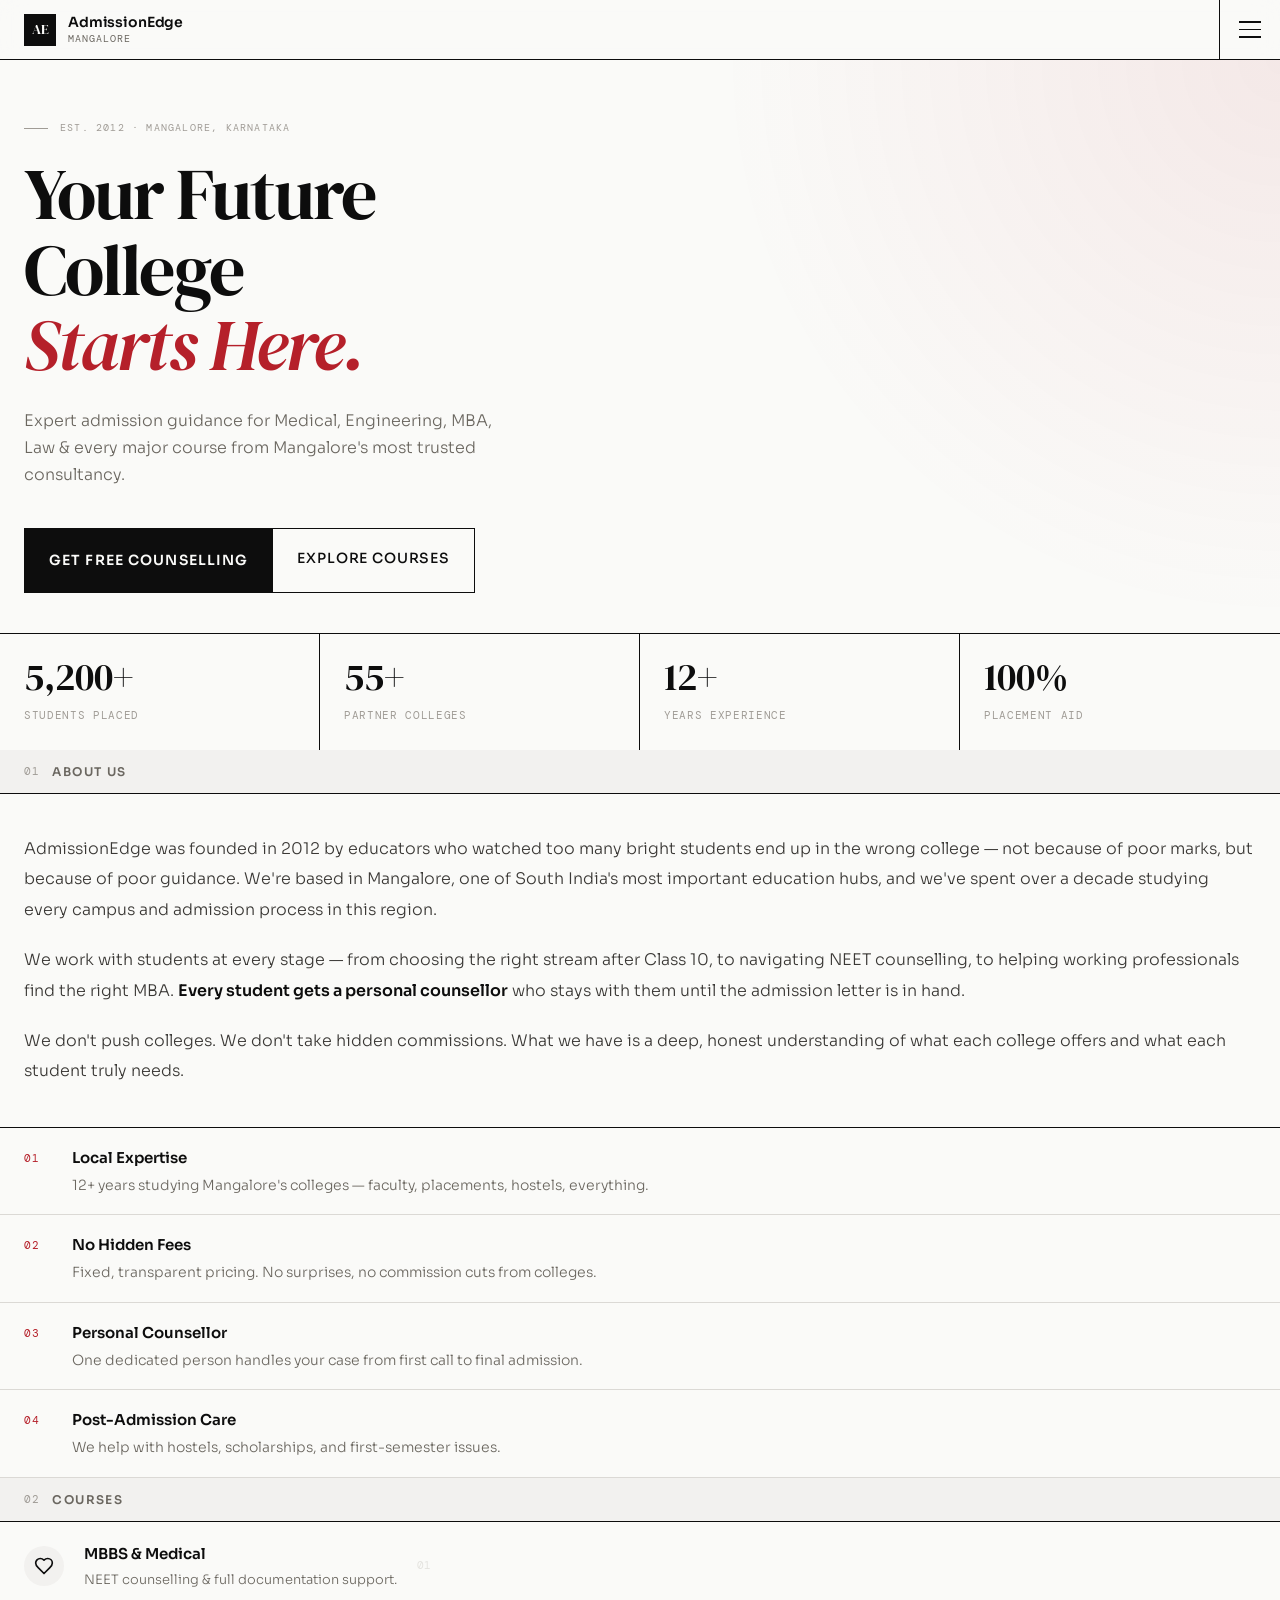
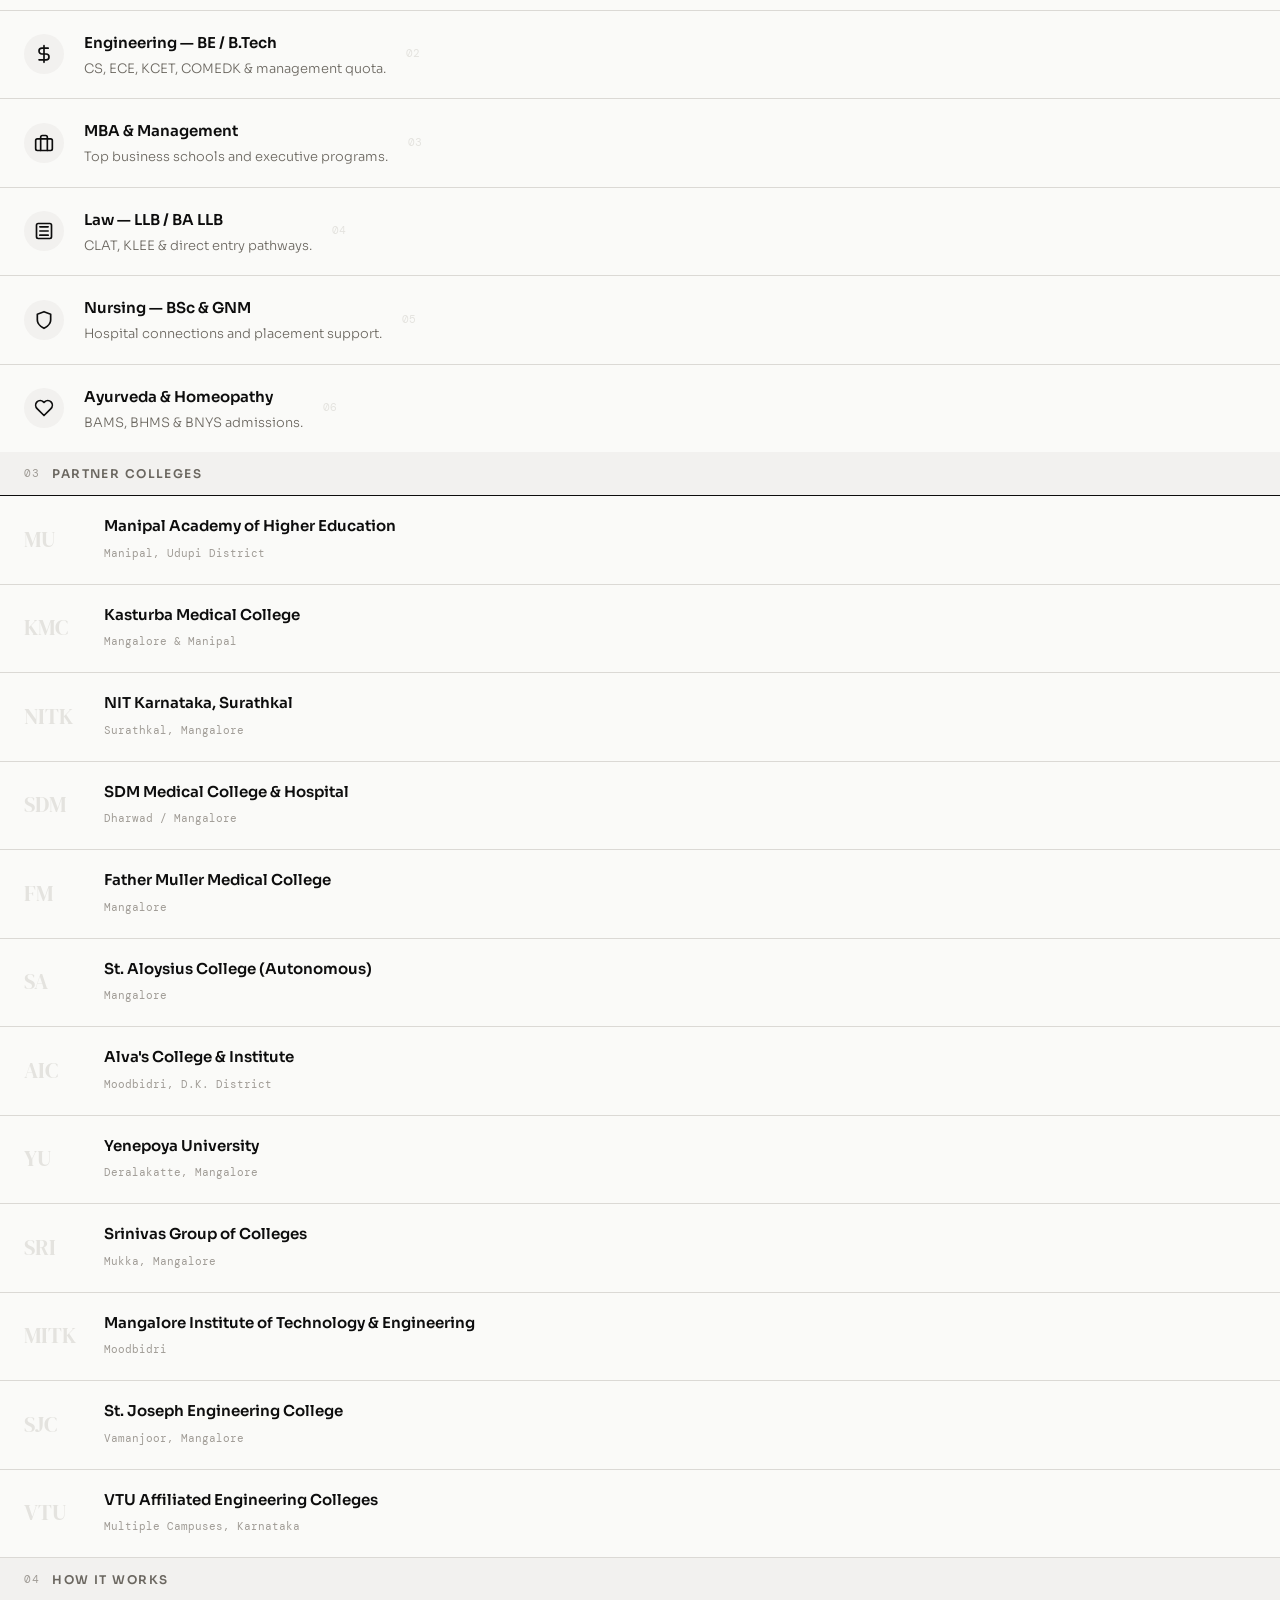
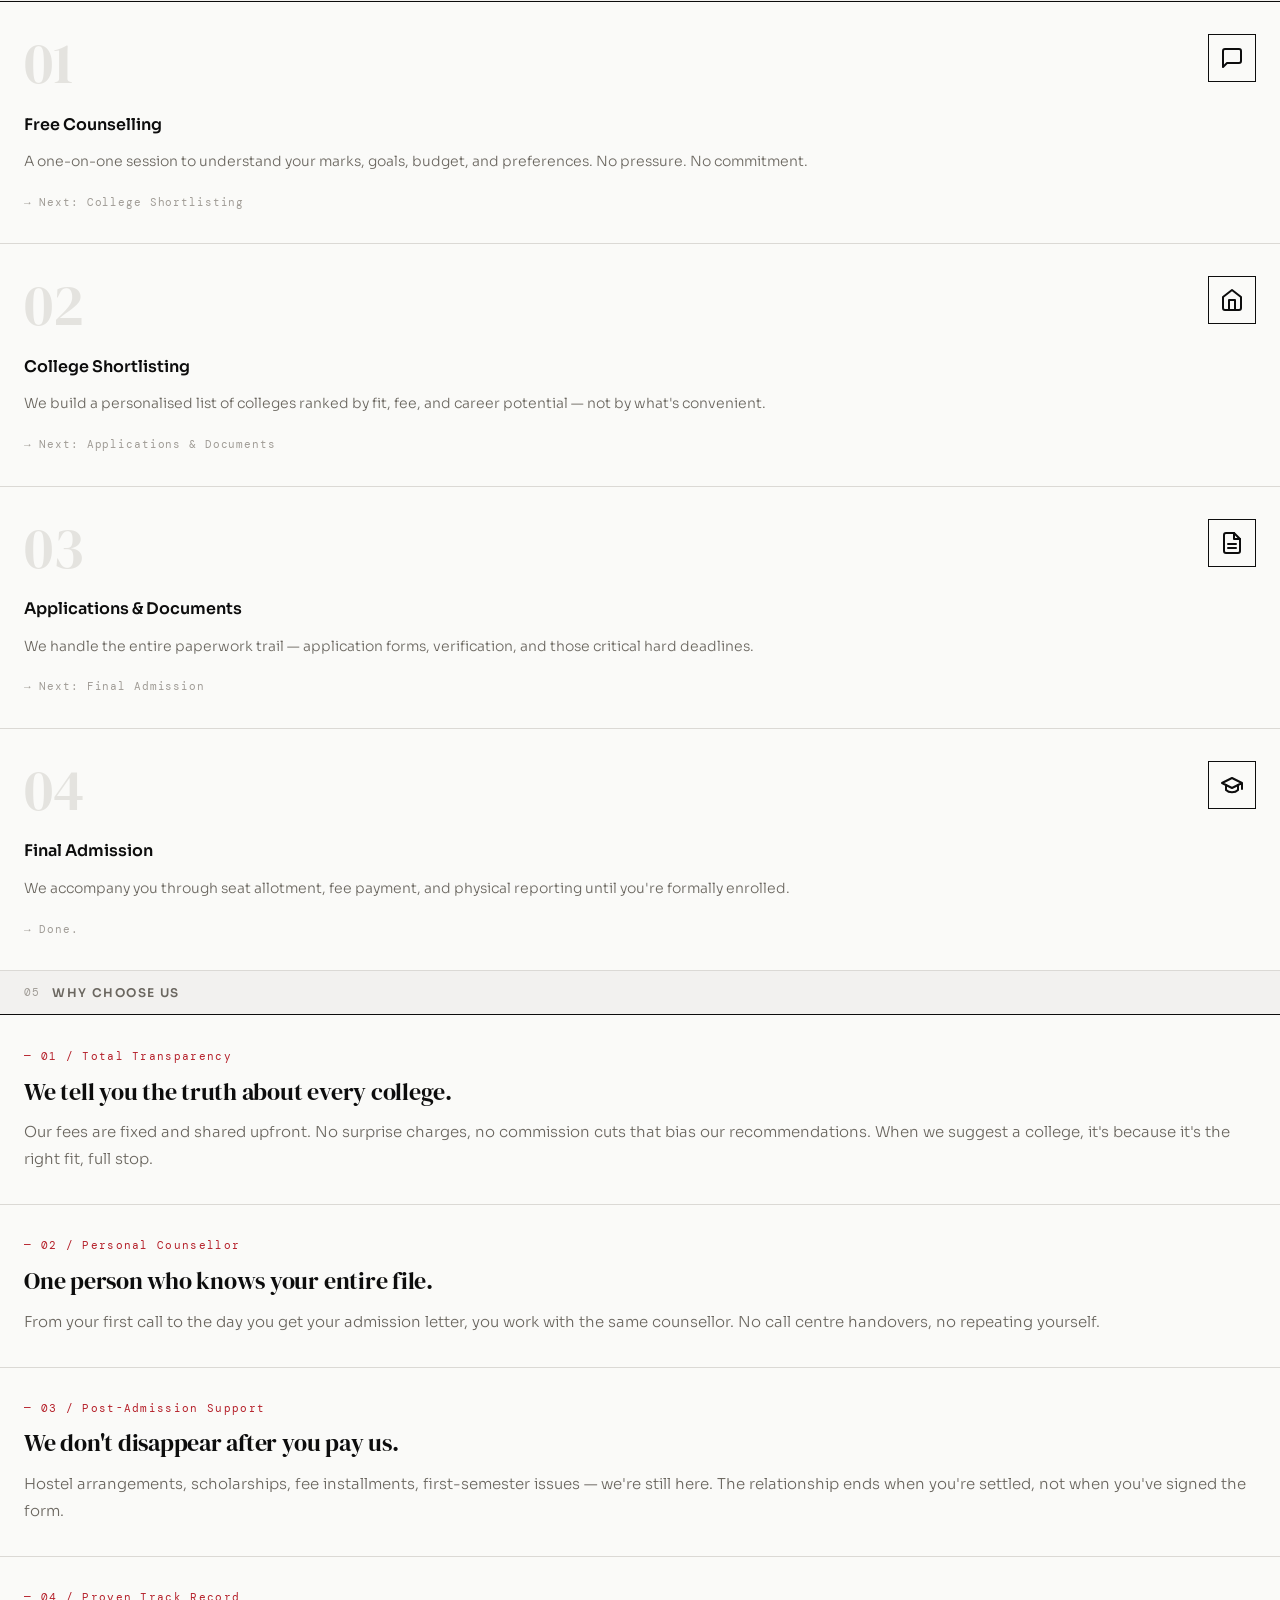
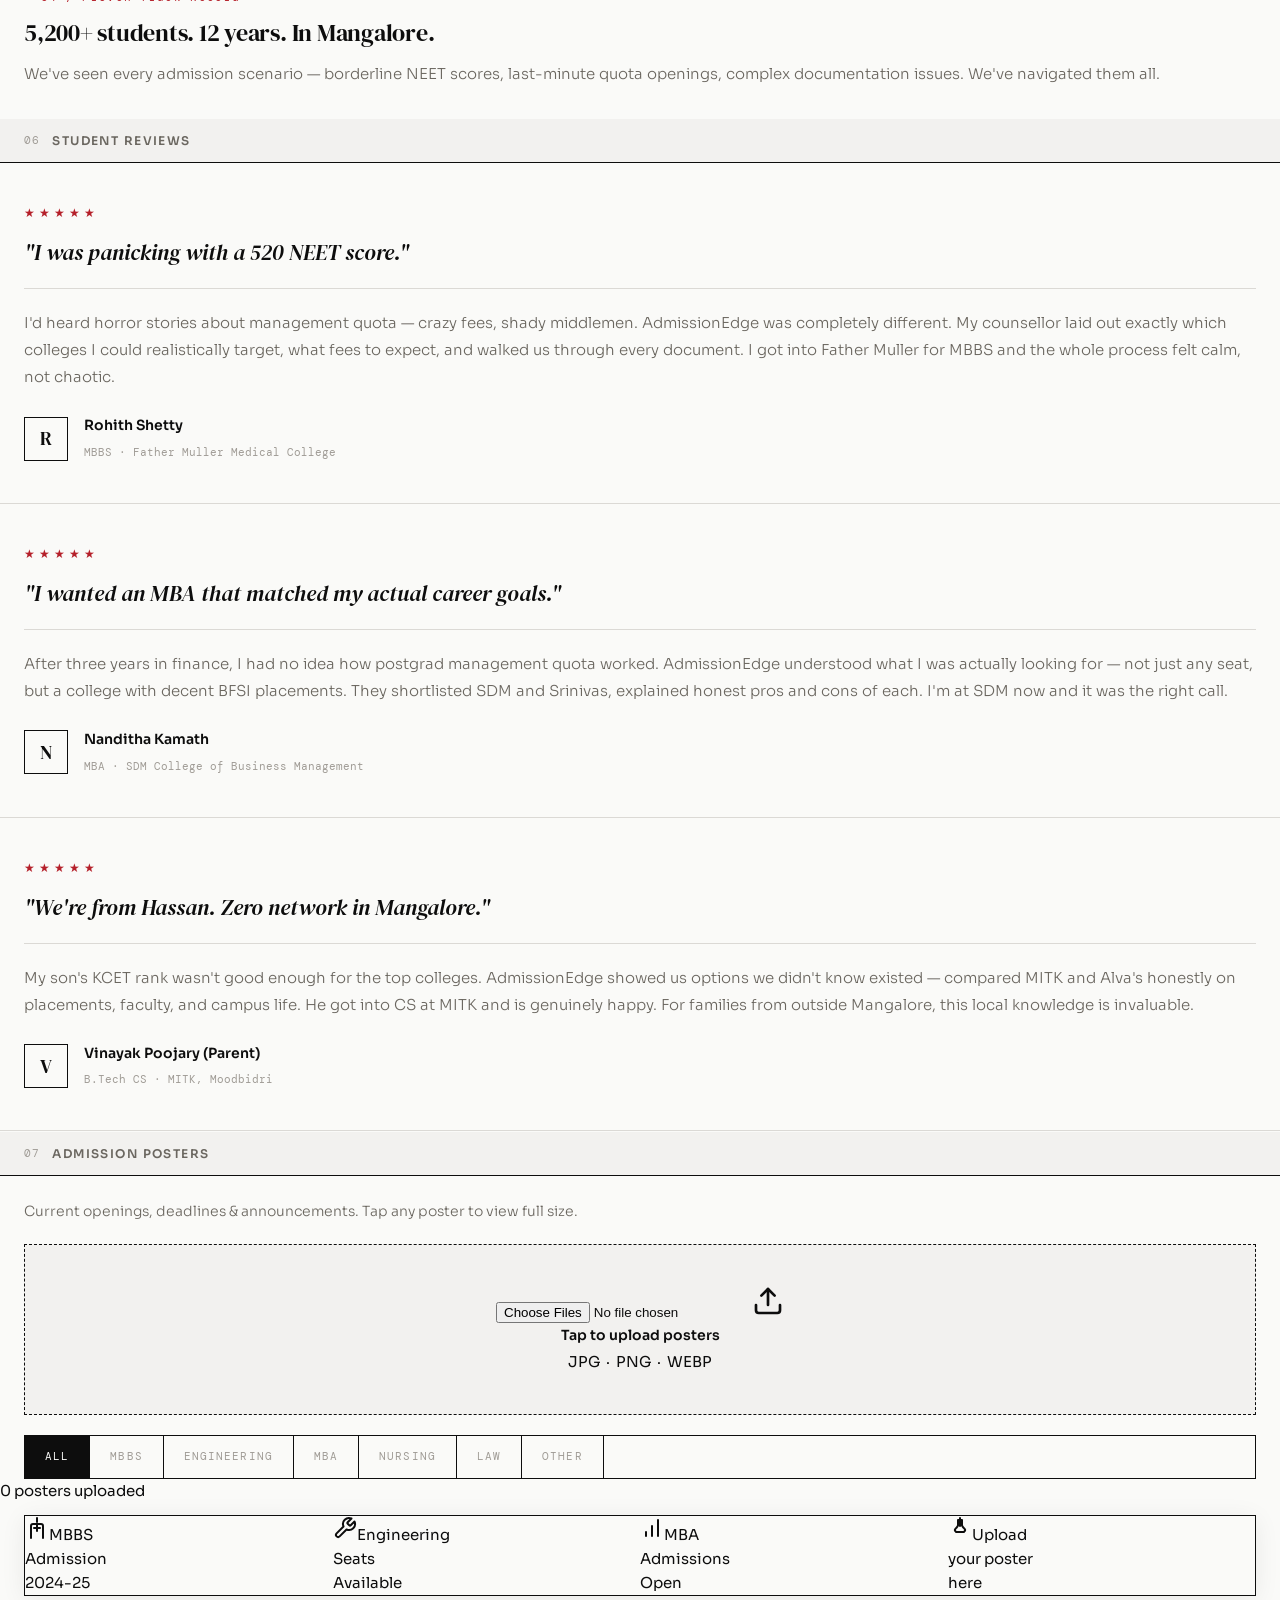
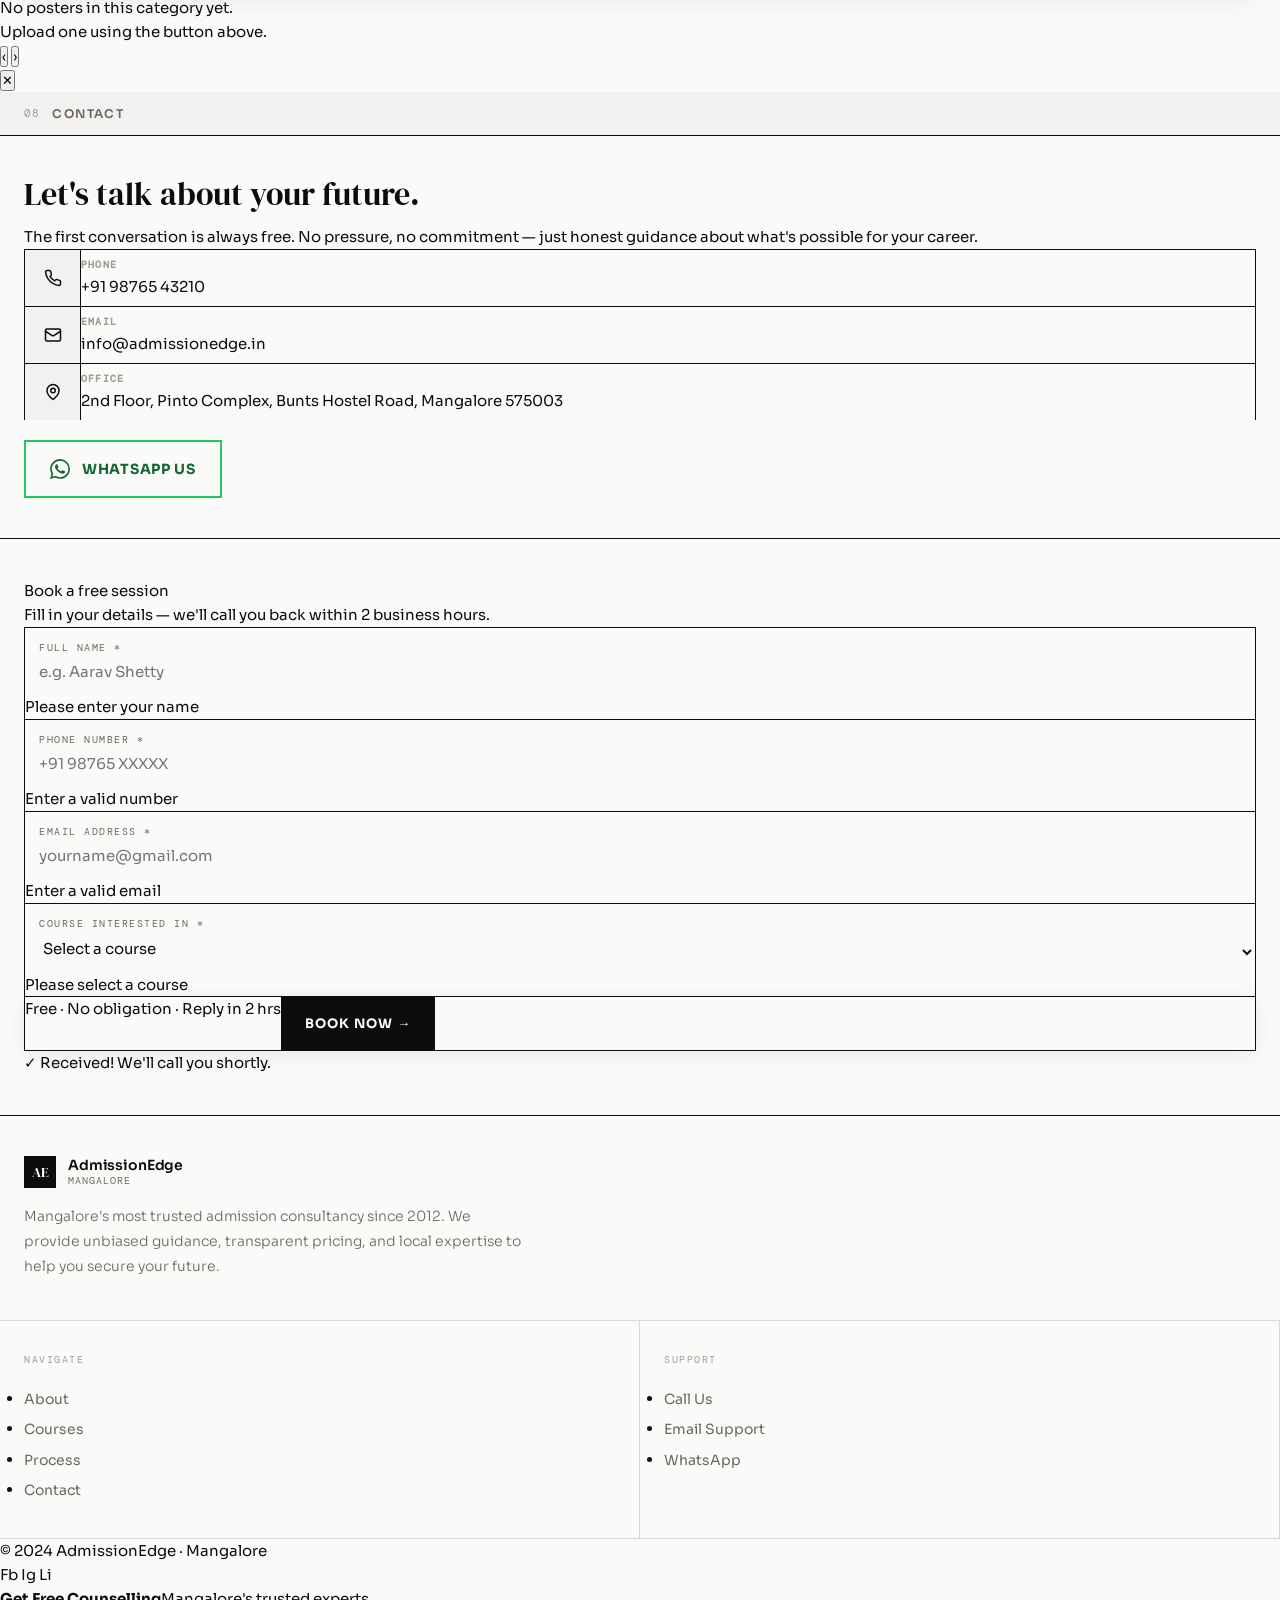
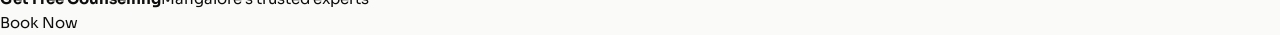
==== edge.html @ 87fbc8a8 "Accessibility: Add ARIA labels and roles to interactive elements" ====
<!DOCTYPE html>
<html lang="en">

<head>
  <meta charset="UTF-8">
  <meta name="viewport" content="width=device-width, initial-scale=1.0, maximum-scale=1.0">
  <title>AdmissionEdge Mangalore | Expert College Admission Guidance</title>
  <meta name="description"
    content="Mangalore's most trusted admission consultancy since 2012. Specializing in MBBS, Engineering, MBA, and Law admissions with transparent guidance.">
  <link
    href="https://fonts.googleapis.com/css2?family=DM+Serif+Display:ital@0;1&family=DM+Mono:wght@400;500&family=Sora:wght@300;400;500;600&display=swap"
    rel="stylesheet">
  <link rel="stylesheet" href="styles.css">
</head>

<body>

  <!-- NAV -->
  <nav id="nav">
    <div class="nav-brand">
      <div class="nav-mark">AE</div>
      <div class="nav-name">AdmissionEdge <small>Mangalore</small></div>
    </div>
    <div class="ham" id="hamBtn" aria-label="Toggle menu" aria-expanded="false">
      <span></span><span></span><span></span>
    </div>
  </nav>

  <!-- DRAWER -->
  <div class="drawer" id="drawer">
    <div class="drawer-links">
      <a href="#about" onclick="closeD()">About Us <span class="arr">→</span></a>
      <a href="#courses" onclick="closeD()">Courses <span class="arr">→</span></a>
      <a href="#colleges" onclick="closeD()">Colleges <span class="arr">→</span></a>
      <a href="#process" onclick="closeD()">How It Works <span class="arr">→</span></a>
      <a href="#why" onclick="closeD()">Why Choose Us <span class="arr">→</span></a>
      <a href="#testimonials" onclick="closeD()">Reviews <span class="arr">→</span></a>
      <a href="#gallery" onclick="closeD()">Admission Posters <span class="arr">→</span></a>
    </div>
    <a href="#contact" class="drawer-cta" onclick="closeD()">Book Free Counselling</a>
  </div>

  <!-- HERO -->
  <section id="hero">
    <div class="hero-top rv">
      <div class="hero-eye">Est. 2012 · Mangalore, Karnataka</div>
      <h1 class="hero-h1">Your Future<br>College<br><em>Starts Here.</em></h1>
      <p class="hero-sub">Expert admission guidance for Medical, Engineering, MBA, Law &amp; every major course from
        Mangalore's most trusted consultancy.</p>
      <div class="hero-btns">
        <a href="#contact" class="btn-fill">Get Free Counselling</a>
        <a href="#courses" class="btn-outline">Explore Courses</a>
      </div>
    </div>
    <div class="stats-row rv">
      <div class="stat-box"><span class="stat-n">5,200+</span><span class="stat-l">Students Placed</span></div>
      <div class="stat-box"><span class="stat-n">55+</span><span class="stat-l">Partner Colleges</span></div>
      <div class="stat-box"><span class="stat-n">12+</span><span class="stat-l">Years Experience</span></div>
      <div class="stat-box"><span class="stat-n">100%</span><span class="stat-l">Placement Aid</span></div>
    </div>
  </section>

  <!-- ABOUT -->
  <section id="about">
    <div class="sec-label rv"><span class="sec-num">01</span><span class="sec-name">About Us</span></div>
    <div class="about-body rv">
      <p>AdmissionEdge was founded in 2012 by educators who watched too many bright students end up in the wrong college
        — not because of poor marks, but because of poor guidance. We're based in Mangalore, one of South India's most
        important education hubs, and we've spent over a decade studying every campus and admission process in this
        region.</p>
      <p>We work with students at every stage — from choosing the right stream after Class 10, to navigating NEET
        counselling, to helping working professionals find the right MBA. <strong>Every student gets a personal
          counsellor</strong> who stays with them until the admission letter is in hand.</p>
      <p>We don't push colleges. We don't take hidden commissions. What we have is a deep, honest understanding of what
        each college offers and what each student truly needs.</p>
    </div>
    <div class="pillars-list rv">
      <div class="pillar-row"><span class="p-num">01</span>
        <div class="p-content">
          <h4>Local Expertise</h4>
          <p>12+ years studying Mangalore's colleges — faculty, placements, hostels, everything.</p>
        </div>
      </div>
      <div class="pillar-row"><span class="p-num">02</span>
        <div class="p-content">
          <h4>No Hidden Fees</h4>
          <p>Fixed, transparent pricing. No surprises, no commission cuts from colleges.</p>
        </div>
      </div>
      <div class="pillar-row"><span class="p-num">03</span>
        <div class="p-content">
          <h4>Personal Counsellor</h4>
          <p>One dedicated person handles your case from first call to final admission.</p>
        </div>
      </div>
      <div class="pillar-row"><span class="p-num">04</span>
        <div class="p-content">
          <h4>Post-Admission Care</h4>
          <p>We help with hostels, scholarships, and first-semester issues.</p>
        </div>
      </div>
    </div>
  </section>

  <!-- COURSES -->
  <section id="courses">
    <div class="sec-label rv"><span class="sec-num">02</span><span class="sec-name">Courses</span></div>
    <div class="rv">
      <div class="course-row">
        <div class="c-icon"><svg width="20" height="20" viewBox="0 0 24 24" fill="none" stroke="currentColor"
            stroke-width="2" stroke-linecap="round" stroke-linejoin="round">
            <path
              d="M19 14c1.49-1.46 3-3.21 3-5.5A5.5 5.5 0 0 0 16.5 3c-1.76 0-3 .5-4.5 2-1.5-1.5-2.74-2-4.5-2A5.5 5.5 0 0 0 2 8.5c0 2.3 1.5 4.05 3 5.5l7 7Z" />
          </svg></div>
        <div class="c-body">
          <h3>MBBS &amp; Medical</h3>
          <p>NEET counselling &amp; full documentation support.</p>
        </div><span class="c-num">01</span>
      </div>
      <div class="course-row">
        <div class="c-icon"><svg width="20" height="20" viewBox="0 0 24 24" fill="none" stroke="currentColor"
            stroke-width="2" stroke-linecap="round" stroke-linejoin="round">
            <path d="M12 2v20M17 5H9.5a3.5 3.5 0 0 0 0 7h5a3.5 3.5 0 0 1 0 7H6" />
          </svg></div>
        <div class="c-body">
          <h3>Engineering — BE / B.Tech</h3>
          <p>CS, ECE, KCET, COMEDK &amp; management quota.</p>
        </div><span class="c-num">02</span>
      </div>
      <div class="course-row">
        <div class="c-icon"><svg width="20" height="20" viewBox="0 0 24 24" fill="none" stroke="currentColor"
            stroke-width="2" stroke-linecap="round" stroke-linejoin="round">
            <rect width="20" height="14" x="2" y="7" rx="2" ry="2" />
            <path d="M16 21V5a2 2 0 0 0-2-2h-4a2 2 0 0 0-2 2v16" />
          </svg></div>
        <div class="c-body">
          <h3>MBA &amp; Management</h3>
          <p>Top business schools and executive programs.</p>
        </div><span class="c-num">03</span>
      </div>
      <div class="course-row">
        <div class="c-icon"><svg width="20" height="20" viewBox="0 0 24 24" fill="none" stroke="currentColor"
            stroke-width="2" stroke-linecap="round" stroke-linejoin="round">
            <rect width="18" height="18" x="3" y="3" rx="2" />
            <path d="M7 7h10M7 12h10M7 17h10" />
          </svg></div>
        <div class="c-body">
          <h3>Law — LLB / BA LLB</h3>
          <p>CLAT, KLEE &amp; direct entry pathways.</p>
        </div><span class="c-num">04</span>
      </div>
      <div class="course-row">
        <div class="c-icon"><svg width="20" height="20" viewBox="0 0 24 24" fill="none" stroke="currentColor"
            stroke-width="2" stroke-linecap="round" stroke-linejoin="round">
            <path d="M12 22s8-4 8-10V5l-8-3-8 3v7c0 6 8 10 8 10z" />
          </svg></div>
        <div class="c-body">
          <h3>Nursing — BSc &amp; GNM</h3>
          <p>Hospital connections and placement support.</p>
        </div><span class="c-num">05</span>
      </div>
      <div class="course-row">
        <div class="c-icon"><svg width="20" height="20" viewBox="0 0 24 24" fill="none" stroke="currentColor"
            stroke-width="2" stroke-linecap="round" stroke-linejoin="round">
            <path
              d="M20.42 4.58a5.4 5.4 0 0 0-7.65 0l-.77.78-.77-.78a5.4 5.4 0 0 0-7.65 0C1.46 6.7 1.33 10.28 4 13l8 8 8-8c2.67-2.72 2.54-6.3.42-8.42z" />
          </svg></div>
        <div class="c-body">
          <h3>Ayurveda &amp; Homeopathy</h3>
          <p>BAMS, BHMS &amp; BNYS admissions.</p>
        </div><span class="c-num">06</span>
      </div>
    </div>
  </section>

  <!-- COLLEGES -->
  <section id="colleges">
    <div class="sec-label rv"><span class="sec-num">03</span><span class="sec-name">Partner Colleges</span></div>
    <div class="rv">
      <div class="college-row">
        <div class="col-abbr">MU</div>
        <div class="col-info">
          <h4>Manipal Academy of Higher Education</h4><span>Manipal, Udupi District</span>
        </div>
      </div>
      <div class="college-row">
        <div class="col-abbr">KMC</div>
        <div class="col-info">
          <h4>Kasturba Medical College</h4><span>Mangalore &amp; Manipal</span>
        </div>
      </div>
      <div class="college-row">
        <div class="col-abbr">NITK</div>
        <div class="col-info">
          <h4>NIT Karnataka, Surathkal</h4><span>Surathkal, Mangalore</span>
        </div>
      </div>
      <div class="college-row">
        <div class="col-abbr">SDM</div>
        <div class="col-info">
          <h4>SDM Medical College &amp; Hospital</h4><span>Dharwad / Mangalore</span>
        </div>
      </div>
      <div class="college-row">
        <div class="col-abbr">FM</div>
        <div class="col-info">
          <h4>Father Muller Medical College</h4><span>Mangalore</span>
        </div>
      </div>
      <div class="college-row">
        <div class="col-abbr">SA</div>
        <div class="col-info">
          <h4>St. Aloysius College (Autonomous)</h4><span>Mangalore</span>
        </div>
      </div>
      <div class="college-row">
        <div class="col-abbr">AIC</div>
        <div class="col-info">
          <h4>Alva's College &amp; Institute</h4><span>Moodbidri, D.K. District</span>
        </div>
      </div>
      <div class="college-row">
        <div class="col-abbr">YU</div>
        <div class="col-info">
          <h4>Yenepoya University</h4><span>Deralakatte, Mangalore</span>
        </div>
      </div>
      <div class="college-row">
        <div class="col-abbr">SRI</div>
        <div class="col-info">
          <h4>Srinivas Group of Colleges</h4><span>Mukka, Mangalore</span>
        </div>
      </div>
      <div class="college-row">
        <div class="col-abbr">MITK</div>
        <div class="col-info">
          <h4>Mangalore Institute of Technology &amp; Engineering</h4><span>Moodbidri</span>
        </div>
      </div>
      <div class="college-row">
        <div class="col-abbr">SJC</div>
        <div class="col-info">
          <h4>St. Joseph Engineering College</h4><span>Vamanjoor, Mangalore</span>
        </div>
      </div>
      <div class="college-row">
        <div class="col-abbr">VTU</div>
        <div class="col-info">
          <h4>VTU Affiliated Engineering Colleges</h4><span>Multiple Campuses, Karnataka</span>
        </div>
      </div>
    </div>
  </section>

  <!-- PROCESS -->
  <section id="process">
    <div class="sec-label rv"><span class="sec-num">04</span><span class="sec-name">How It Works</span></div>
    <div class="rv">
      <div class="step-block">
        <div class="step-top">
          <div class="step-bign">01</div>
          <div class="step-icon-sq"><svg width="24" height="24" viewBox="0 0 24 24" fill="none" stroke="currentColor"
              stroke-width="2" stroke-linecap="round" stroke-linejoin="round">
              <path d="M21 15a2 2 0 0 1-2 2H7l-4 4V5a2 2 0 0 1 2-2h14a2 2 0 0 1 2 2z" />
            </svg></div>
        </div>
        <h3>Free Counselling</h3>
        <p>A one-on-one session to understand your marks, goals, budget, and preferences. No pressure. No commitment.
        </p>
        <div class="step-next">→ Next: College Shortlisting</div>
      </div>
      <div class="step-block">
        <div class="step-top">
          <div class="step-bign">02</div>
          <div class="step-icon-sq"><svg width="24" height="24" viewBox="0 0 24 24" fill="none" stroke="currentColor"
              stroke-width="2" stroke-linecap="round" stroke-linejoin="round">
              <path d="M3 9l9-7 9 7v11a2 2 0 0 1-2 2H5a2 2 0 0 1-2-2z" />
              <polyline points="9 22 9 12 15 12 15 22" />
            </svg></div>
        </div>
        <h3>College Shortlisting</h3>
        <p>We build a personalised list of colleges ranked by fit, fee, and career potential — not by what's convenient.
        </p>
        <div class="step-next">→ Next: Applications &amp; Documents</div>
      </div>
      <div class="step-block">
        <div class="step-top">
          <div class="step-bign">03</div>
          <div class="step-icon-sq"><svg width="24" height="24" viewBox="0 0 24 24" fill="none" stroke="currentColor"
              stroke-width="2" stroke-linecap="round" stroke-linejoin="round">
              <path d="M14 2H6a2 2 0 0 0-2 2v16a2 2 0 0 0 2 2h12a2 2 0 0 0 2-2V8z" />
              <polyline points="14 2 14 8 20 8" />
              <line x1="16" y1="13" x2="8" y2="13" />
              <line x1="16" y1="17" x2="8" y2="17" />
            </svg></div>
        </div>
        <h3>Applications &amp; Documents</h3>
        <p>We handle the entire paperwork trail — application forms, verification, and those critical hard deadlines.
        </p>
        <div class="step-next">→ Next: Final Admission</div>
      </div>
      <div class="step-block">
        <div class="step-top">
          <div class="step-bign">04</div>
          <div class="step-icon-sq"><svg width="24" height="24" viewBox="0 0 24 24" fill="none" stroke="currentColor"
              stroke-width="2" stroke-linecap="round" stroke-linejoin="round">
              <path d="M22 10v6M2 10l10-5 10 5-10 5z" />
              <path d="M6 12v5c3 3 9 3 12 0v-5" />
            </svg></div>
        </div>
        <h3>Final Admission</h3>
        <p>We accompany you through seat allotment, fee payment, and physical reporting until you're formally enrolled.
        </p>
        <div class="step-next">→ Done.</div>
      </div>
    </div>
  </section>

  <!-- WHY -->
  <section id="why">
    <div class="sec-label rv"><span class="sec-num">05</span><span class="sec-name">Why Choose Us</span></div>
    <div class="rv">
      <div class="why-block"><span class="why-tag">— 01 / Total Transparency</span>
        <h3>We tell you the truth about every college.</h3>
        <p>Our fees are fixed and shared upfront. No surprise charges, no commission cuts that bias our recommendations.
          When we suggest a college, it's because it's the right fit, full stop.</p>
      </div>
      <div class="why-block"><span class="why-tag">— 02 / Personal Counsellor</span>
        <h3>One person who knows your entire file.</h3>
        <p>From your first call to the day you get your admission letter, you work with the same counsellor. No call
          centre handovers, no repeating yourself.</p>
      </div>
      <div class="why-block"><span class="why-tag">— 03 / Post-Admission Support</span>
        <h3>We don't disappear after you pay us.</h3>
        <p>Hostel arrangements, scholarships, fee installments, first-semester issues — we're still here. The
          relationship ends when you're settled, not when you've signed the form.</p>
      </div>
      <div class="why-block"><span class="why-tag">— 04 / Proven Track Record</span>
        <h3>5,200+ students. 12 years. In Mangalore.</h3>
        <p>We've seen every admission scenario — borderline NEET scores, last-minute quota openings, complex
          documentation issues. We've navigated them all.</p>
      </div>
    </div>
  </section>

  <!-- TESTIMONIALS -->
  <section id="testimonials">
    <div class="sec-label rv"><span class="sec-num">06</span><span class="sec-name">Student Reviews</span></div>
    <div class="rv">
      <div class="testi-block"><span class="testi-stars">★★★★★</span>
        <div class="testi-pull">"I was panicking with a 520 NEET score."</div>
        <p class="testi-txt">I'd heard horror stories about management quota — crazy fees, shady middlemen.
          AdmissionEdge was completely different. My counsellor laid out exactly which colleges I could realistically
          target, what fees to expect, and walked us through every document. I got into Father Muller for MBBS and the
          whole process felt calm, not chaotic.</p>
        <div class="testi-who">
          <div class="who-init">R</div>
          <div class="who-info">
            <h4>Rohith Shetty</h4><span>MBBS · Father Muller Medical College</span>
          </div>
        </div>
      </div>
      <div class="testi-block"><span class="testi-stars">★★★★★</span>
        <div class="testi-pull">"I wanted an MBA that matched my actual career goals."</div>
        <p class="testi-txt">After three years in finance, I had no idea how postgrad management quota worked.
          AdmissionEdge understood what I was actually looking for — not just any seat, but a college with decent BFSI
          placements. They shortlisted SDM and Srinivas, explained honest pros and cons of each. I'm at SDM now and it
          was the right call.</p>
        <div class="testi-who">
          <div class="who-init">N</div>
          <div class="who-info">
            <h4>Nanditha Kamath</h4><span>MBA · SDM College of Business Management</span>
          </div>
        </div>
      </div>
      <div class="testi-block"><span class="testi-stars">★★★★★</span>
        <div class="testi-pull">"We're from Hassan. Zero network in Mangalore."</div>
        <p class="testi-txt">My son's KCET rank wasn't good enough for the top colleges. AdmissionEdge showed us options
          we didn't know existed — compared MITK and Alva's honestly on placements, faculty, and campus life. He got
          into CS at MITK and is genuinely happy. For families from outside Mangalore, this local knowledge is
          invaluable.</p>
        <div class="testi-who">
          <div class="who-init">V</div>
          <div class="who-info">
            <h4>Vinayak Poojary (Parent)</h4><span>B.Tech CS · MITK, Moodbidri</span>
          </div>
        </div>
      </div>
    </div>
  </section>

  <!-- GALLERY -->
  <section id="gallery">
    <div class="sec-label rv"><span class="sec-num">07</span><span class="sec-name">Admission Posters</span></div>

    <p class="gallery-intro rv">Current openings, deadlines &amp; announcements. Tap any poster to view full size.</p>

    <div class="upload-zone rv">
      <input type="file" id="upInput" accept="image/*" multiple>
      <span class="upload-icon-big"><svg width="32" height="32" viewBox="0 0 24 24" fill="none" stroke="currentColor"
          stroke-width="2" stroke-linecap="round" stroke-linejoin="round">
          <path d="M21 15v4a2 2 0 0 1-2 2H5a2 2 0 0 1-2-2v-4" />
          <polyline points="17 8 12 3 7 8" />
          <line x1="12" y1="3" x2="12" y2="15" />
        </svg></span>
      <span class="upload-lbl">Tap to upload posters</span>
      <span class="upload-hint">JPG &nbsp;·&nbsp; PNG &nbsp;·&nbsp; WEBP</span>
    </div>

    <div class="g-filters rv">
      <div class="gf on" data-f="all">All</div>
      <div class="gf" data-f="mbbs">MBBS</div>
      <div class="gf" data-f="eng">Engineering</div>
      <div class="gf" data-f="mba">MBA</div>
      <div class="gf" data-f="nursing">Nursing</div>
      <div class="gf" data-f="law">Law</div>
      <div class="gf" data-f="other">Other</div>
    </div>

    <div class="g-count rv" id="gCount">0 posters uploaded</div>

    <div class="g-grid" id="gGrid">
      <div class="g-ph"><span class="g-ph-icon"><svg width="24" height="24" viewBox="0 0 24 24" fill="none"
            stroke="currentColor" stroke-width="2" stroke-linecap="round" stroke-linejoin="round">
            <path d="M12 6V2" />
            <path d="M9 12h6" />
            <path d="M12 9v6" />
            <path d="M18 22V10a2 2 0 0 0-2-2H8a2 2 0 0 0-2 2v12" />
          </svg></span><span class="g-ph-txt">MBBS<br>Admission<br>2024-25</span>
      </div>
      <div class="g-ph"><span class="g-ph-icon"><svg width="24" height="24" viewBox="0 0 24 24" fill="none"
            stroke="currentColor" stroke-width="2" stroke-linecap="round" stroke-linejoin="round">
            <path
              d="M14.7 6.3a1 1 0 0 0 0 1.4l1.6 1.6a1 1 0 0 0 1.4 0l3.77-3.77a6 6 0 0 1-7.94 7.94l-6.91 6.91a2.12 2.12 0 0 1-3-3l6.91-6.91a6 6 0 0 1 7.94-7.94l-3.76 3.76z" />
          </svg></span><span class="g-ph-txt">Engineering<br>Seats<br>Available</span>
      </div>
      <div class="g-ph"><span class="g-ph-icon"><svg width="24" height="24" viewBox="0 0 24 24" fill="none"
            stroke="currentColor" stroke-width="2" stroke-linecap="round" stroke-linejoin="round">
            <line x1="12" y1="20" x2="12" y2="10" />
            <line x1="18" y1="20" x2="18" y2="4" />
            <line x1="6" y1="20" x2="6" y2="16" />
          </svg></span><span class="g-ph-txt">MBA<br>Admissions<br>Open</span></div>
      <div class="g-ph"><span class="g-ph-icon"><svg width="24" height="24" viewBox="0 0 24 24" fill="none"
            stroke="currentColor" stroke-width="2" stroke-linecap="round" stroke-linejoin="round">
            <path d="M12 2v8" />
            <path
              d="m16.417 12.583-1.121-1.121C14.735 10.902 14.364 10.273 14 9.584V4h-4v5.584c-.364.689-.735 1.318-1.296 1.878l-1.121 1.121a2 2 0 0 0 0 2.828l.292.292A1 1 0 0 0 8.583 16h6.834a1 1 0 0 0 .707-.293l.292-.292a2 2 0 0 0 0-2.828Z" />
          </svg></span><span class="g-ph-txt">Upload<br>your poster<br>here</span>
      </div>
    </div>

    <div class="g-empty" id="gEmpty">
      <p>No posters in this category yet.<br>Upload one using the button above.</p>
    </div>
  </section>

  <!-- LIGHTBOX -->
  <div id="lb">
    <div class="lb-nav">
      <button class="lb-prev" id="lbPrev" aria-label="Previous image">&#8249;</button>
      <button class="lb-next" id="lbNext" aria-label="Next image">&#8250;</button>
    </div>
    <div class="lb-wrap"><img id="lbImg" src="" alt=""></div>
    <div class="lb-bar">
      <div class="lb-info">
        <span class="lb-tag" id="lbTag"></span>
        <span class="lb-title" id="lbTitle"></span>
      </div>
      <button class="lb-close" id="lbClose" aria-label="Close lightbox">&#x2715;</button>
    </div>
  </div>

  <!-- CONTACT -->
  <section id="contact">
    <div class="sec-label rv"><span class="sec-num">08</span><span class="sec-name">Contact</span></div>

    <div class="contact-info rv">
      <h2 class="contact-hed">Let's talk about your future.</h2>
      <p class="contact-sub">The first conversation is always free. No pressure, no commitment — just honest guidance
        about what's possible for your career.</p>

      <div class="info-line">
        <div class="info-ico"><svg width="18" height="18" viewBox="0 0 24 24" fill="none" stroke="currentColor"
            stroke-width="2" stroke-linecap="round" stroke-linejoin="round">
            <path
              d="M22 16.92v3a2 2 0 0 1-2.18 2 19.79 19.79 0 0 1-8.63-3.07 19.5 19.5 0 0 1-6-6 19.79 19.79 0 0 1-3.07-8.67A2 2 0 0 1 4.11 2h3a2 2 0 0 1 2 1.72 12.84 12.84 0 0 0 .7 2.81 2 2 0 0 1-.45 2.11L8.09 9.91a16 16 0 0 0 6 6l1.27-1.27a2 2 0 0 1 2.11-.45 12.84 12.84 0 0 0 2.81.7A2 2 0 0 1 22 16.92z" />
          </svg></div>
        <div class="info-txt"><strong>Phone</strong><a href="tel:+919876543210">+91 98765 43210</a></div>
      </div>
      <div class="info-line">
        <div class="info-ico"><svg width="18" height="18" viewBox="0 0 24 24" fill="none" stroke="currentColor"
            stroke-width="2" stroke-linecap="round" stroke-linejoin="round">
            <rect width="20" height="16" x="2" y="4" rx="2" />
            <path d="m22 7-8.97 5.7a1.94 1.94 0 0 1-2.06 0L2 7" />
          </svg></div>
        <div class="info-txt"><strong>Email</strong><a href="mailto:info@admissionedge.in">info@admissionedge.in</a>
        </div>
      </div>
      <div class="info-line">
        <div class="info-ico"><svg width="18" height="18" viewBox="0 0 24 24" fill="none" stroke="currentColor"
            stroke-width="2" stroke-linecap="round" stroke-linejoin="round">
            <path d="M20 10c0 6-8 12-8 12s-8-6-8-12a8 8 0 0 1 16 0Z" />
            <circle cx="12" cy="10" r="3" />
          </svg></div>
        <div class="info-txt"><strong>Office</strong>
          <p>2nd Floor, Pinto Complex, Bunts Hostel Road, Mangalore 575003</p>
        </div>
      </div>

      <a href="https://wa.me/919876543210?text=Hi%2C+I+want+to+book+a+free+counselling+session." class="wa-btn"
        target="_blank">
        <svg viewBox="0 0 24 24" fill="currentColor" width="20" height="20">
          <path
            d="M17.472 14.382c-.297-.149-1.758-.867-2.03-.967-.273-.099-.471-.148-.67.15-.197.297-.767.966-.94 1.164-.173.199-.347.223-.644.075-.297-.15-1.255-.463-2.39-1.475-.883-.788-1.48-1.761-1.653-2.059-.173-.297-.018-.458.13-.606.134-.133.298-.347.446-.52.149-.174.198-.298.298-.497.099-.198.05-.371-.025-.52-.075-.149-.669-1.612-.916-2.207-.242-.579-.487-.5-.669-.51-.173-.008-.371-.01-.57-.01-.198 0-.52.074-.792.372-.272.297-1.04 1.016-1.04 2.479 0 1.462 1.065 2.875 1.213 3.074.149.198 2.096 3.2 5.077 4.487.709.306 1.262.489 1.694.625.712.227 1.36.195 1.871.118.571-.085 1.758-.719 2.006-1.413.248-.694.248-1.289.173-1.413-.074-.124-.272-.198-.57-.347m-5.421 7.403h-.004a9.87 9.87 0 01-5.031-1.378l-.361-.214-3.741.982.998-3.648-.235-.374a9.86 9.86 0 01-1.51-5.26c.001-5.45 4.436-9.884 9.888-9.884 2.64 0 5.122 1.03 6.988 2.898a9.825 9.825 0 012.893 6.994c-.003 5.45-4.437 9.884-9.885 9.884m8.413-18.297A11.815 11.815 0 0012.05 0C5.495 0 .16 5.335.157 11.892c0 2.096.547 4.142 1.588 5.945L.057 24l6.305-1.654a11.882 11.882 0 005.683 1.448h.005c6.554 0 11.89-5.335 11.893-11.893a11.821 11.821 0 00-3.48-8.413Z" />
        </svg>
        WhatsApp Us
      </a>
    </div>

    <div class="contact-form rv">
      <div class="form-hed">Book a free session</div>
      <p class="form-sub2">Fill in your details — we'll call you back within 2 business hours.</p>
      <form id="cForm" novalidate>
        <div class="ff" id="ff1"><label>Full Name *</label><input type="text" id="f1" placeholder="e.g. Aarav Shetty"
            autocomplete="name">
          <div class="ferr" id="fe1">Please enter your name</div>
        </div>
        <div class="ff" id="ff2"><label>Phone Number *</label><input type="tel" id="f2" placeholder="+91 98765 XXXXX"
            autocomplete="tel">
          <div class="ferr" id="fe2">Enter a valid number</div>
        </div>
        <div class="ff" id="ff3"><label>Email Address *</label><input type="email" id="f3"
            placeholder="yourname@gmail.com" autocomplete="email">
          <div class="ferr" id="fe3">Enter a valid email</div>
        </div>
        <div class="ff" id="ff4">
          <label>Course Interested In *</label>
          <select id="f4">
            <option value="">Select a course</option>
            <option>MBBS / BDS</option>
            <option>Engineering (BE/BTech)</option>
            <option>MBA / PGDM</option>
            <option>Nursing / B.Pharm</option>
            <option>Law / B.Arch</option>
            <option>Other</option>
          </select>
          <div class="ferr" id="fe4">Please select a course</div>
        </div>
        <div class="f-submit-row">
          <div class="f-note">Free · No obligation · Reply in 2 hrs</div>
          <button type="submit" class="f-btn">Book Now →</button>
        </div>
        <div class="f-ok" id="fOk">✓ Received! We'll call you shortly.</div>
      </form>
    </div>
  </section>

  <!-- FOOTER -->
  <footer>
    <div class="foot-brand rv">
      <div style="display:flex;align-items:center;gap:12px">
        <div class="nav-mark">AE</div>
        <div class="nav-name">AdmissionEdge <small>Mangalore</small></div>
      </div>
      <p class="foot-brand-txt">Mangalore's most trusted admission consultancy since 2012. We provide unbiased guidance,
        transparent pricing, and local expertise to help you secure your future.</p>
    </div>
    <div class="foot-cols">
      <div class="fc">
        <div class="fc-title">Navigate</div>
        <ul>
          <li><a href="#about">About</a></li>
          <li><a href="#courses">Courses</a></li>
          <li><a href="#process">Process</a></li>
          <li><a href="#contact">Contact</a></li>
        </ul>
      </div>
      <div class="fc">
        <div class="fc-title">Support</div>
        <ul>
          <li><a href="tel:+919876543210">Call Us</a></li>
          <li><a href="mailto:info@admissionedge.in">Email Support</a></li>
          <li><a href="https://wa.me/919876543210" target="_blank">WhatsApp</a></li>
        </ul>
      </div>
    </div>
    <div class="foot-bottom">
      <span class="foot-copy">© 2024 AdmissionEdge · Mangalore</span>
      <div class="socials">
        <a href="#" title="Facebook">Fb</a>
        <a href="#" title="Instagram">Ig</a>
        <a href="#" title="LinkedIn">Li</a>
      </div>
    </div>
  </footer>

  <!-- FLOATING CTA -->
  <div class="float-cta" id="fCta">
    <div class="float-txt"><strong>Get Free Counselling</strong>Mangalore's trusted experts</div>
    <a href="#contact" class="float-btn" onclick="document.getElementById('fCta').classList.remove('show')">Book Now</a>
  </div>

  <script src="scripts.js"></script>
</body>

</html>
---- styles.css ----
*,
*::before,
*::after {
    margin: 0;
    padding: 0;
    box-sizing: border-box
}

:root {
    --k: #0d0d0d;
    --w: #fafaf8;
    --off: #f2f1ef;
    --gr: #e4e3df;
    --mid: #a09c96;
    --dim: #6b6760;
    --red: #b5202a;
    --red-soft: rgba(181, 32, 42, 0.08);
    --b: 1.5px solid #0d0d0d;
    --bl: 1px solid #dbd9d5;
    --bg-glass: rgba(250, 250, 248, 0.85);
    --shadow: 0 4px 24px -1px rgba(0, 0, 0, 0.08);
    --ease: cubic-bezier(0.23, 1, 0.32, 1);
}

html {
    scroll-behavior: smooth;
    scroll-padding-top: 70px;
}

body {
    font-family: 'Sora', sans-serif;
    background: var(--w);
    color: var(--k);
    font-size: 15px;
    line-height: 1.6;
    overflow-x: hidden;
    -webkit-font-smoothing: antialiased
}

a {
    color: inherit;
    text-decoration: none;
    transition: all .3s var(--ease)
}

button {
    cursor: pointer;
    font-family: inherit
}

img {
    display: block;
    max-width: 100%;
    height: auto
}

/* NAV */
#nav {
    position: sticky;
    top: 0;
    z-index: 100;
    background: var(--bg-glass);
    backdrop-filter: blur(12px);
    -webkit-backdrop-filter: blur(12px);
    border-bottom: var(--b);
    display: flex;
    align-items: stretch;
    height: 60px
}

.nav-brand {
    flex: 1;
    display: flex;
    align-items: center;
    gap: 12px;
    padding: 0 24px;
    border-right: var(--b)
}

.nav-mark {
    width: 32px;
    height: 32px;
    background: var(--k);
    display: flex;
    align-items: center;
    justify-content: center;
    font-family: 'DM Serif Display', serif;
    font-size: 14px;
    color: var(--w);
    flex-shrink: 0;
    transition: transform .3s var(--ease)
}

.nav-brand:hover .nav-mark {
    transform: rotate(-5deg) scale(1.05)
}

.nav-name {
    font-size: 14px;
    font-weight: 600;
    line-height: 1.2;
    letter-spacing: -0.01em
}

.nav-name small {
    display: block;
    font-size: 10px;
    font-weight: 400;
    color: var(--dim);
    letter-spacing: .1em;
    text-transform: uppercase;
    font-family: 'DM Mono', monospace;
    margin-top: 2px
}

.ham {
    width: 60px;
    display: flex;
    align-items: center;
    justify-content: center;
    cursor: pointer;
    flex-direction: column;
    gap: 6px;
    flex-shrink: 0;
    transition: background .2s
}

.ham:active {
    background: var(--off)
}

.ham span {
    width: 22px;
    height: 1.5px;
    background: var(--k);
    display: block;
    transition: all .3s var(--ease)
}

.ham.open span:nth-child(1) {
    transform: rotate(45deg) translate(5.5px, 5.5px)
}

.ham.open span:nth-child(2) {
    opacity: 0
}

.ham.open span:nth-child(3) {
    transform: rotate(-45deg) translate(5.5px, -5.5px)
}

/* DRAWER */
.drawer {
    position: fixed;
    top: 60px;
    left: 0;
    right: 0;
    bottom: 0;
    background: var(--w);
    z-index: 99;
    display: flex;
    flex-direction: column;
    transform: translateY(10%);
    opacity: 0;
    pointer-events: none;
    transition: all .4s var(--ease);
    border-top: var(--b)
}

.drawer.open {
    transform: translateY(0);
    opacity: 1;
    pointer-events: all
}

.drawer-links {
    flex: 1;
    overflow-y: auto;
    padding: 20px 0
}

.drawer a {
    display: flex;
    align-items: center;
    justify-content: space-between;
    padding: 20px 24px;
    border-bottom: var(--bl);
    font-size: 18px;
    font-weight: 500;
    color: var(--dim)
}

.drawer a:hover {
    color: var(--k);
    background: var(--off)
}

.drawer .arr {
    color: var(--mid);
    font-size: 16px;
    transition: transform .3s var(--ease)
}

.drawer a:hover .arr {
    transform: translateX(5px)
}

.drawer-cta {
    margin: 24px;
    display: block;
    padding: 20px;
    background: var(--k);
    color: var(--w) !important;
    text-align: center;
    font-weight: 600;
    font-size: 14px;
    letter-spacing: .06em;
    text-transform: uppercase;
    border: none
}

/* SECTION LABEL */
.sec-label {
    display: flex;
    align-items: center;
    padding: 12px 24px;
    border-bottom: var(--b);
    background: var(--off);
    position: sticky;
    top: 60px;
    z-index: 10
}

.sec-num {
    font-family: 'DM Mono', monospace;
    font-size: 11px;
    color: var(--mid);
    letter-spacing: .1em;
    margin-right: 12px
}

.sec-name {
    font-size: 12px;
    font-weight: 600;
    letter-spacing: .12em;
    text-transform: uppercase;
    color: var(--dim)
}

/* HERO */
.hero-top {
    padding: 60px 24px 40px;
    border-bottom: var(--b);
    background: radial-gradient(circle at top right, var(--red-soft), transparent 40%)
}

.hero-eye {
    font-family: 'DM Mono', monospace;
    font-size: 10px;
    letter-spacing: .12em;
    text-transform: uppercase;
    color: var(--mid);
    margin-bottom: 20px;
    display: flex;
    align-items: center;
    gap: 12px
}

.hero-eye::before {
    content: '';
    width: 24px;
    height: 1px;
    background: var(--mid)
}

.hero-h1 {
    font-family: 'DM Serif Display', serif;
    font-size: 3.2rem;
    line-height: 1.05;
    color: var(--k);
    font-weight: 400;
    letter-spacing: -0.03em
}

.hero-h1 em {
    font-style: italic;
    color: var(--red);
    position: relative
}

.hero-sub {
    margin-top: 24px;
    font-size: 16px;
    color: var(--dim);
    line-height: 1.7;
    font-weight: 300;
    max-width: 480px
}

.hero-btns {
    display: flex;
    flex-direction: column;
    gap: 0;
    margin-top: 40px
}

.btn-fill {
    display: block;
    padding: 20px 24px;
    background: var(--k);
    color: var(--w);
    font-size: 14px;
    font-weight: 600;
    letter-spacing: .08em;
    text-transform: uppercase;
    text-align: center;
    border: var(--b);
    transition: all .3s var(--ease)
}

.btn-fill:hover {
    background: var(--red);
    border-color: var(--red);
    transform: translateY(-2px)
}

.btn-outline {
    display: block;
    padding: 18px 24px;
    background: transparent;
    color: var(--k);
    font-size: 14px;
    font-weight: 500;
    letter-spacing: .06em;
    text-transform: uppercase;
    text-align: center;
    border: var(--b);
    border-top: none;
    transition: all .3s var(--ease)
}

.btn-outline:hover {
    background: var(--off)
}

/* STATS */
.stats-row {
    display: grid;
    grid-template-columns: 1fr 1fr
}

.stat-box {
    padding: 24px;
    border-right: var(--b);
    border-bottom: var(--b);
    transition: background .3s var(--ease)
}

.stat-box:hover {
    background: var(--off)
}

.stat-box:nth-child(2n) {
    border-right: none
}

.stat-box:nth-child(3),
.stat-box:nth-child(4) {
    border-bottom: none
}

.stat-n {
    font-family: 'DM Serif Display', serif;
    font-size: 2.4rem;
    color: var(--k);
    line-height: 1;
    display: block;
    margin-bottom: 6px
}

.stat-l {
    font-family: 'DM Mono', monospace;
    font-size: 11px;
    color: var(--mid);
    letter-spacing: .06em;
    text-transform: uppercase
}

/* ABOUT */
.about-body {
    padding: 40px 24px;
    border-bottom: var(--b)
}

.about-body p {
    font-size: 16px;
    line-height: 1.9;
    color: #3a3835;
    font-weight: 300;
    margin-bottom: 20px
}

.about-body p:last-child {
    margin-bottom: 0
}

.about-body strong {
    font-weight: 600;
    color: var(--k)
}



.pillar-row {
    display: flex;
    align-items: flex-start;
    padding: 18px 24px;
    gap: 20px;
    border-bottom: var(--bl);
    transition: background .3s var(--ease)
}

.pillar-row:hover {
    background: var(--off)
}

.p-num {
    font-family: 'DM Mono', monospace;
    font-size: 11px;
    color: var(--red);
    letter-spacing: .08em;
    margin-top: 4px;
    flex-shrink: 0;
    width: 28px
}

.p-content h4 {
    font-size: 15px;
    font-weight: 600;
    color: var(--k);
    margin-bottom: 4px
}

.p-content p {
    font-size: 14px;
    color: var(--dim);
    line-height: 1.6;
    font-weight: 300
}

/* COURSES */
.course-row {
    display: flex;
    align-items: center;
    padding: 20px 24px;
    gap: 20px;
    border-bottom: var(--bl);
    transition: background .3s var(--ease);
    cursor: pointer
}

.course-row:hover {
    background: var(--off)
}

.course-row:last-child {
    border-bottom: none
}

.c-icon {
    font-size: 24px;
    flex-shrink: 0;
    width: 40px;
    height: 40px;
    display: flex;
    align-items: center;
    justify-content: center;
    background: var(--off);
    border-radius: 50%;
    transition: all .3s var(--ease)
}

.course-row:hover .c-icon {
    background: var(--k);
    transform: scale(1.1)
}

.c-body h3 {
    font-size: 15px;
    font-weight: 600;
    color: var(--k);
    margin-bottom: 4px
}

.c-body p {
    font-size: 13px;
    color: var(--dim);
    line-height: 1.5;
    font-weight: 300
}

.c-num {
    font-family: 'DM Mono', monospace;
    font-size: 11px;
    color: var(--gr);
    flex-shrink: 0;
    transition: color .3s
}

.course-row:hover .c-num {
    color: var(--mid)
}

/* COLLEGES */
.college-row {
    display: flex;
    align-items: center;
    padding: 20px 24px;
    gap: 20px;
    border-bottom: var(--bl);
    transition: background .3s var(--ease)
}

.college-row:hover {
    background: var(--off)
}

.col-abbr {
    font-family: 'DM Serif Display', serif;
    font-size: 1.4rem;
    color: var(--gr);
    flex-shrink: 0;
    width: 60px;
    line-height: 1;
    transition: color .3s var(--ease)
}

.college-row:hover .col-abbr {
    color: var(--red)
}

.col-info h4 {
    font-size: 15px;
    font-weight: 600;
    color: var(--k);
    margin-bottom: 4px;
    line-height: 1.3
}

.col-info span {
    font-family: 'DM Mono', monospace;
    font-size: 11px;
    color: var(--mid)
}

/* PROCESS */
.step-block {
    padding: 32px 24px;
    border-bottom: var(--bl);
    transition: background .3s var(--ease)
}

.step-block:hover {
    background: var(--off)
}

.step-top {
    display: flex;
    align-items: flex-start;
    justify-content: space-between;
    margin-bottom: 20px
}

.step-bign {
    font-family: 'DM Serif Display', serif;
    font-size: 3.6rem;
    color: var(--gr);
    line-height: 1;
    font-weight: 400;
    transition: color .3s var(--ease)
}

.step-block:hover .step-bign {
    color: var(--mid)
}

.step-icon-sq {
    width: 48px;
    height: 48px;
    border: var(--b);
    display: flex;
    align-items: center;
    justify-content: center;
    font-size: 20px;
    background: var(--w);
    transition: all .3s var(--ease)
}

.step-block:hover .step-icon-sq {
    background: var(--k);
    color: var(--w)
}

.step-block h3 {
    font-size: 16px;
    font-weight: 600;
    color: var(--k);
    margin-bottom: 12px
}

.step-block p {
    font-size: 14px;
    color: var(--dim);
    line-height: 1.75;
    font-weight: 300
}

.step-next {
    margin-top: 20px;
    font-family: 'DM Mono', monospace;
    font-size: 11px;
    color: var(--mid);
    letter-spacing: .08em;
    display: flex;
    align-items: center;
    gap: 8px
}

/* WHY */
.why-block {
    padding: 32px 24px;
    border-bottom: var(--bl)
}

.why-tag {
    font-family: 'DM Mono', monospace;
    font-size: 11px;
    color: var(--red);
    letter-spacing: .12em;
    margin-bottom: 12px;
    display: block
}

.why-block h3 {
    font-family: 'DM Serif Display', serif;
    font-size: 1.5rem;
    color: var(--k);
    font-weight: 400;
    margin-bottom: 12px;
    line-height: 1.2;
    letter-spacing: -0.01em
}

.why-block p {
    font-size: 15px;
    color: var(--dim);
    line-height: 1.8;
    font-weight: 300
}

/* TESTIMONIALS */
.testi-block {
    padding: 40px 24px;
    border-bottom: var(--bl)
}

.testi-stars {
    font-size: 12px;
    letter-spacing: 4px;
    color: var(--red);
    margin-bottom: 16px;
    display: block
}

.testi-pull {
    font-family: 'DM Serif Display', serif;
    font-size: 1.4rem;
    color: var(--k);
    font-style: italic;
    line-height: 1.35;
    margin-bottom: 20px
}

.testi-txt {
    font-size: 15px;
    color: var(--dim);
    line-height: 1.8;
    font-weight: 300;
    border-top: var(--bl);
    padding-top: 20px;
    margin-bottom: 24px
}

.testi-who {
    display: flex;
    align-items: center;
    gap: 16px
}

.who-init {
    width: 44px;
    height: 44px;
    border: var(--b);
    display: flex;
    align-items: center;
    justify-content: center;
    font-family: 'DM Serif Display', serif;
    font-size: 1.2rem;
    flex-shrink: 0
}

.who-info h4 {
    font-size: 14px;
    font-weight: 600;
    color: var(--k);
    margin-bottom: 2px
}

.who-info span {
    font-family: 'DM Mono', monospace;
    font-size: 11px;
    color: var(--mid)
}

/* GALLERY */
.gallery-intro {
    padding: 24px 24px 0;
    font-size: 14px;
    color: var(--dim);
    line-height: 1.7;
    font-weight: 300
}

.upload-zone {
    margin: 20px 24px 0;
    border: var(--b);
    border-style: dashed;
    padding: 40px 24px;
    text-align: center;
    cursor: pointer;
    background: var(--off);
    position: relative;
    overflow: hidden;
    transition: all .3s var(--ease)
}

.upload-zone:hover {
    background: var(--gr);
    border-color: var(--red)
}

.upload-lbl {
    font-size: 14px;
    font-weight: 600;
    color: var(--k);
    display: block;
    margin-bottom: 4px
}

.g-filters {
    display: flex;
    overflow-x: auto;
    gap: 0;
    margin: 20px 24px 0;
    border: var(--b);
    scrollbar-width: none
}

.gf {
    padding: 12px 20px;
    white-space: nowrap;
    font-family: 'DM Mono', monospace;
    font-size: 11px;
    letter-spacing: .1em;
    text-transform: uppercase;
    color: var(--mid);
    border-right: var(--b);
    cursor: pointer;
    background: var(--w);
    transition: all .3s var(--ease)
}

.gf.on {
    background: var(--k);
    color: var(--w)
}

.g-grid {
    display: grid;
    grid-template-columns: 1fr 1fr;
    margin: 12px 24px 0;
    border: var(--b);
    box-shadow: var(--shadow)
}

/* CONTACT */
.contact-info {
    padding: 40px 24px;
    border-bottom: var(--b)
}

.contact-hed {
    font-family: 'DM Serif Display', serif;
    font-size: 2rem;
    color: var(--k);
    font-weight: 400;
    line-height: 1.15;
    margin-bottom: 12px
}

.info-line {
    display: flex;
    align-items: center;
    border: var(--b);
    border-bottom: none;
    transition: background .2s
}

.info-line:hover {
    background: var(--off)
}

.info-ico {
    width: 56px;
    height: 56px;
    flex-shrink: 0;
    border-right: var(--b);
    background: var(--off);
    display: flex;
    align-items: center;
    justify-content: center;
    font-size: 18px
}

.info-txt strong {
    display: block;
    font-family: 'DM Mono', monospace;
    font-size: 10px;
    letter-spacing: .12em;
    text-transform: uppercase;
    color: var(--mid);
    margin-bottom: 2px
}

.wa-btn {
    margin-top: 20px;
    display: inline-flex;
    align-items: center;
    gap: 12px;
    border: 2px solid #22c55e;
    padding: 16px 24px;
    font-size: 14px;
    font-weight: 700;
    letter-spacing: .05em;
    text-transform: uppercase;
    color: #166534;
    transition: all .3s var(--ease)
}

.wa-btn:hover {
    background: #22c55e;
    color: #fff;
    transform: translateY(-2px)
}

/* FORM */
.contact-form {
    padding: 40px 24px
}

.ff {
    border: var(--b);
    border-bottom: none;
    position: relative;
    transition: background .2s
}

.ff:hover {
    background: var(--off)
}

.ff label {
    display: block;
    font-family: 'DM Mono', monospace;
    font-size: 10px;
    letter-spacing: .15em;
    text-transform: uppercase;
    color: var(--dim);
    padding: 12px 14px 0
}

.ff input,
.ff select,
.ff textarea {
    width: 100%;
    padding: 6px 14px 14px;
    border: none;
    outline: none;
    background: transparent;
    font-family: 'Sora', sans-serif;
    font-size: 15px;
    color: var(--k)
}

.ff.active {
    background: var(--w);
    z-index: 2;
    box-shadow: inset 4px 0 0 var(--red)
}

.f-submit-row {
    border: var(--b);
    display: flex;
    overflow: hidden;
    margin-top: -1.5px;
    box-shadow: var(--shadow)
}

.f-btn {
    background: var(--k);
    color: var(--w);
    border: none;
    padding: 18px 24px;
    font-family: 'Sora', sans-serif;
    font-size: 13px;
    font-weight: 700;
    letter-spacing: .08em;
    text-transform: uppercase;
    cursor: pointer;
    flex-shrink: 0;
    transition: all .3s var(--ease)
}

.f-btn:hover {
    background: var(--red);
    padding-right: 32px
}

/* FOOTER */
footer {
    border-top: var(--b);
    background: var(--w)
}

.foot-brand {
    padding: 40px 24px;
    border-bottom: var(--bl)
}

.foot-brand-txt {
    font-size: 14px;
    color: var(--dim);
    line-height: 1.8;
    font-weight: 300;
    margin-top: 16px;
    max-width: 500px
}

.foot-cols {
    display: grid;
    grid-template-columns: 1fr 1fr;
    border-bottom: var(--bl)
}

.fc {
    padding: 32px 24px;
    border-right: var(--bl)
}

.fc-title {
    font-family: 'DM Mono', monospace;
    font-size: 10px;
    letter-spacing: .15em;
    text-transform: uppercase;
    color: var(--mid);
    margin-bottom: 16px
}

.fc ul a {
    font-size: 14px;
    color: var(--dim);
    padding: 4px 0;
    display: inline-block
}

.fc ul a:hover {
    color: var(--k);
    transform: translateX(4px)
}

/* REVEAL */
.rv {
    opacity: 0;
    transform: translateY(30px);
    transition: opacity .8s var(--ease), transform .8s var(--ease);
    will-change: transform, opacity
}

.rv.in {
    opacity: 1;
    transform: none
}

@media(min-width:768px) {
    .hero-h1 {
        font-size: 4.5rem
    }

    .stats-row {
        grid-template-columns: repeat(4, 1fr)
    }

    .stat-box:nth-child(2n) {
        border-right: var(--b)
    }

    .stat-box {
        border-bottom: none
    }

    .stat-box:last-child {
        border-right: none
    }

    .hero-btns {
        flex-direction: row;
        gap: 0
    }

    .btn-outline {
        border-top: var(--b);
        border-left: none
    }

    .g-grid {
        grid-template-columns: repeat(4, 1fr)
    }

    .g-tile:nth-child(2n) {
        border-right: var(--b)
    }

    .g-tile:nth-child(4n) {
        border-right: none
    }
}
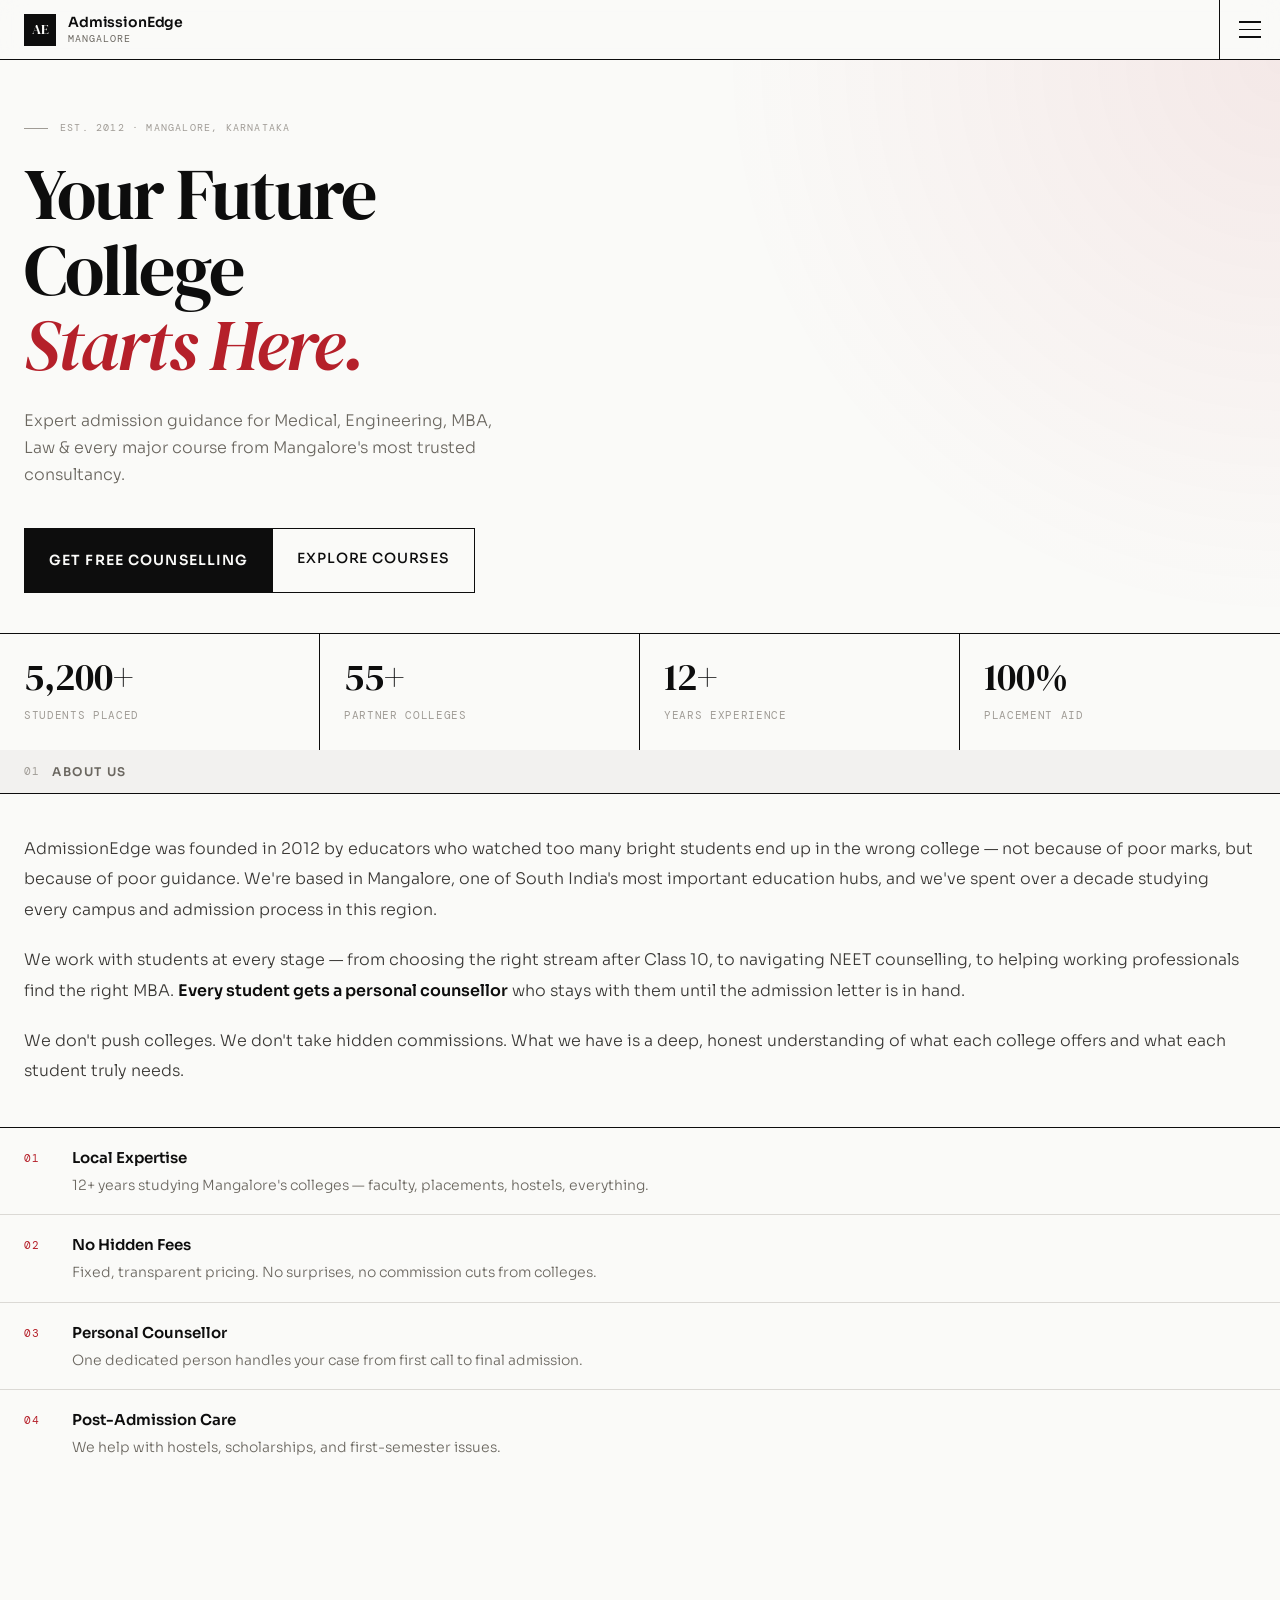
==== commit 835f45de: "SEO: Add OpenGraph and Twitter card metadata for social sharing" ====
--- a/edge.html
+++ b/edge.html
@@ -7,6 +7,17 @@
   <title>AdmissionEdge Mangalore | Expert College Admission Guidance</title>
   <meta name="description"
     content="Mangalore's most trusted admission consultancy since 2012. Specializing in MBBS, Engineering, MBA, and Law admissions with transparent guidance.">
+
+  <!-- Social Media Meta Tags -->
+  <meta property="og:title" content="AdmissionEdge Mangalore | Expert College Admission Guidance">
+  <meta property="og:description"
+    content="Mangalore's most trusted admission consultancy since 2012. Specialized guidance for MBBS, Engineering, and MBA.">
+  <meta property="og:type" content="website">
+  <meta property="og:url" content="https://admissionedge.in">
+  <meta name="twitter:card" content="summary_large_image">
+  <meta name="twitter:title" content="AdmissionEdge Mangalore">
+  <meta name="twitter:description" content="Trusted admission guidance in Mangalore since 2012.">
+
   <link
     href="https://fonts.googleapis.com/css2?family=DM+Serif+Display:ital@0;1&family=DM+Mono:wght@400;500&family=Sora:wght@300;400;500;600&display=swap"
     rel="stylesheet">
--- a/styles.css
+++ b/styles.css
@@ -18,13 +18,14 @@
     --b: 1.5px solid #0d0d0d;
     --bl: 1px solid #dbd9d5;
     --bg-glass: rgba(250, 250, 248, 0.85);
+    --glass-border: 1px solid rgba(13, 13, 13, 0.05);
+    --glass-shadow: 0 8px 32px 0 rgba(13, 13, 13, 0.04);
     --shadow: 0 4px 24px -1px rgba(0, 0, 0, 0.08);
     --ease: cubic-bezier(0.23, 1, 0.32, 1);
 }
 
 html {
     scroll-behavior: smooth;
-    scroll-padding-top: 70px;
 }
 
 body {
@@ -156,7 +157,9 @@
     left: 0;
     right: 0;
     bottom: 0;
-    background: var(--w);
+    background: var(--bg-glass);
+    backdrop-filter: blur(20px);
+    -webkit-backdrop-filter: blur(20px);
     z-index: 99;
     display: flex;
     flex-direction: column;
@@ -165,6 +168,23 @@
     pointer-events: none;
     transition: all .4s var(--ease);
     border-top: var(--b)
+}
+
+#lb {
+    position: fixed;
+    top: 0;
+    left: 0;
+    width: 100%;
+    height: 100%;
+    background: rgba(250, 250, 248, 0.98);
+    backdrop-filter: blur(10px);
+    z-index: 1000;
+    display: flex;
+    flex-direction: column;
+    opacity: 0;
+    pointer-events: none;
+    transition: opacity .4s var(--ease);
+    justify-content: center
 }
 
 .drawer.open {
@@ -1001,6 +1021,11 @@
     transform: none
 }
 
+section {
+    content-visibility: auto;
+    contain-intrinsic-size: 0 500px;
+}
+
 @media(min-width:768px) {
     .hero-h1 {
         font-size: 4.5rem
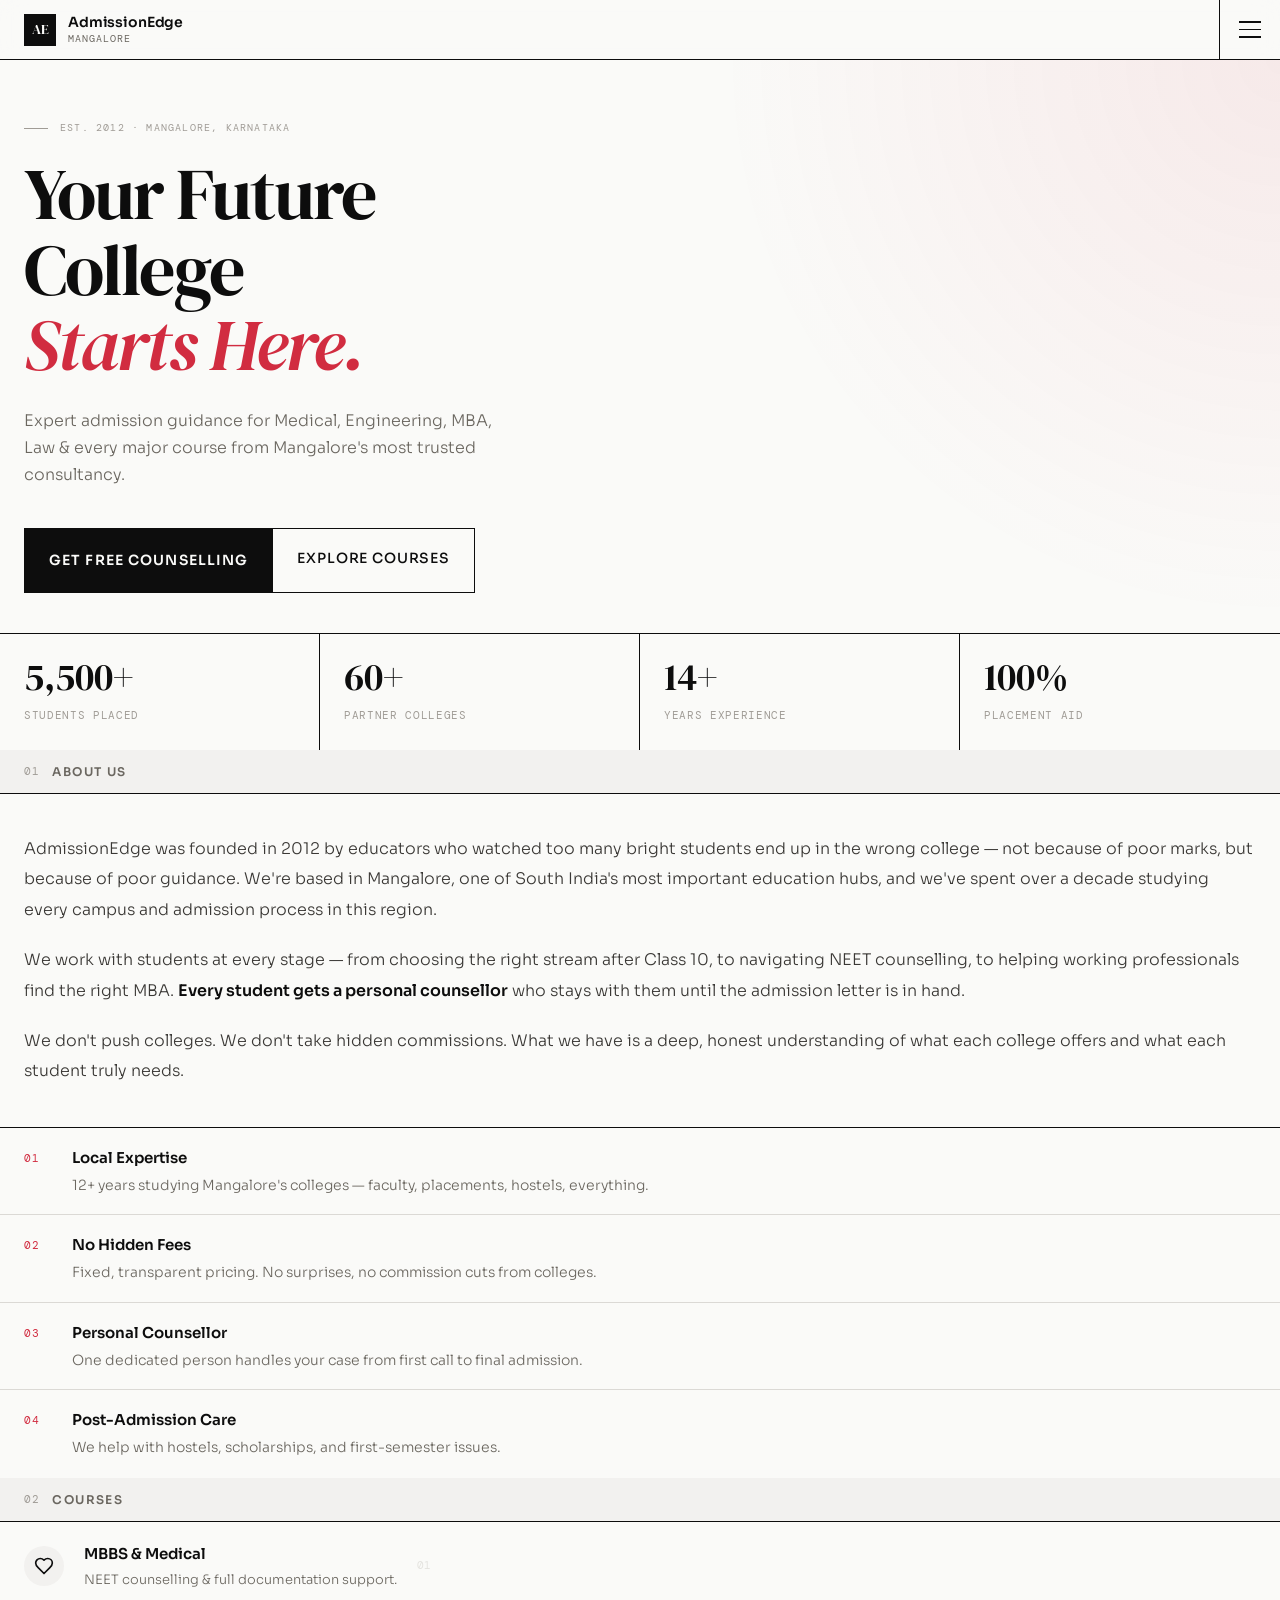
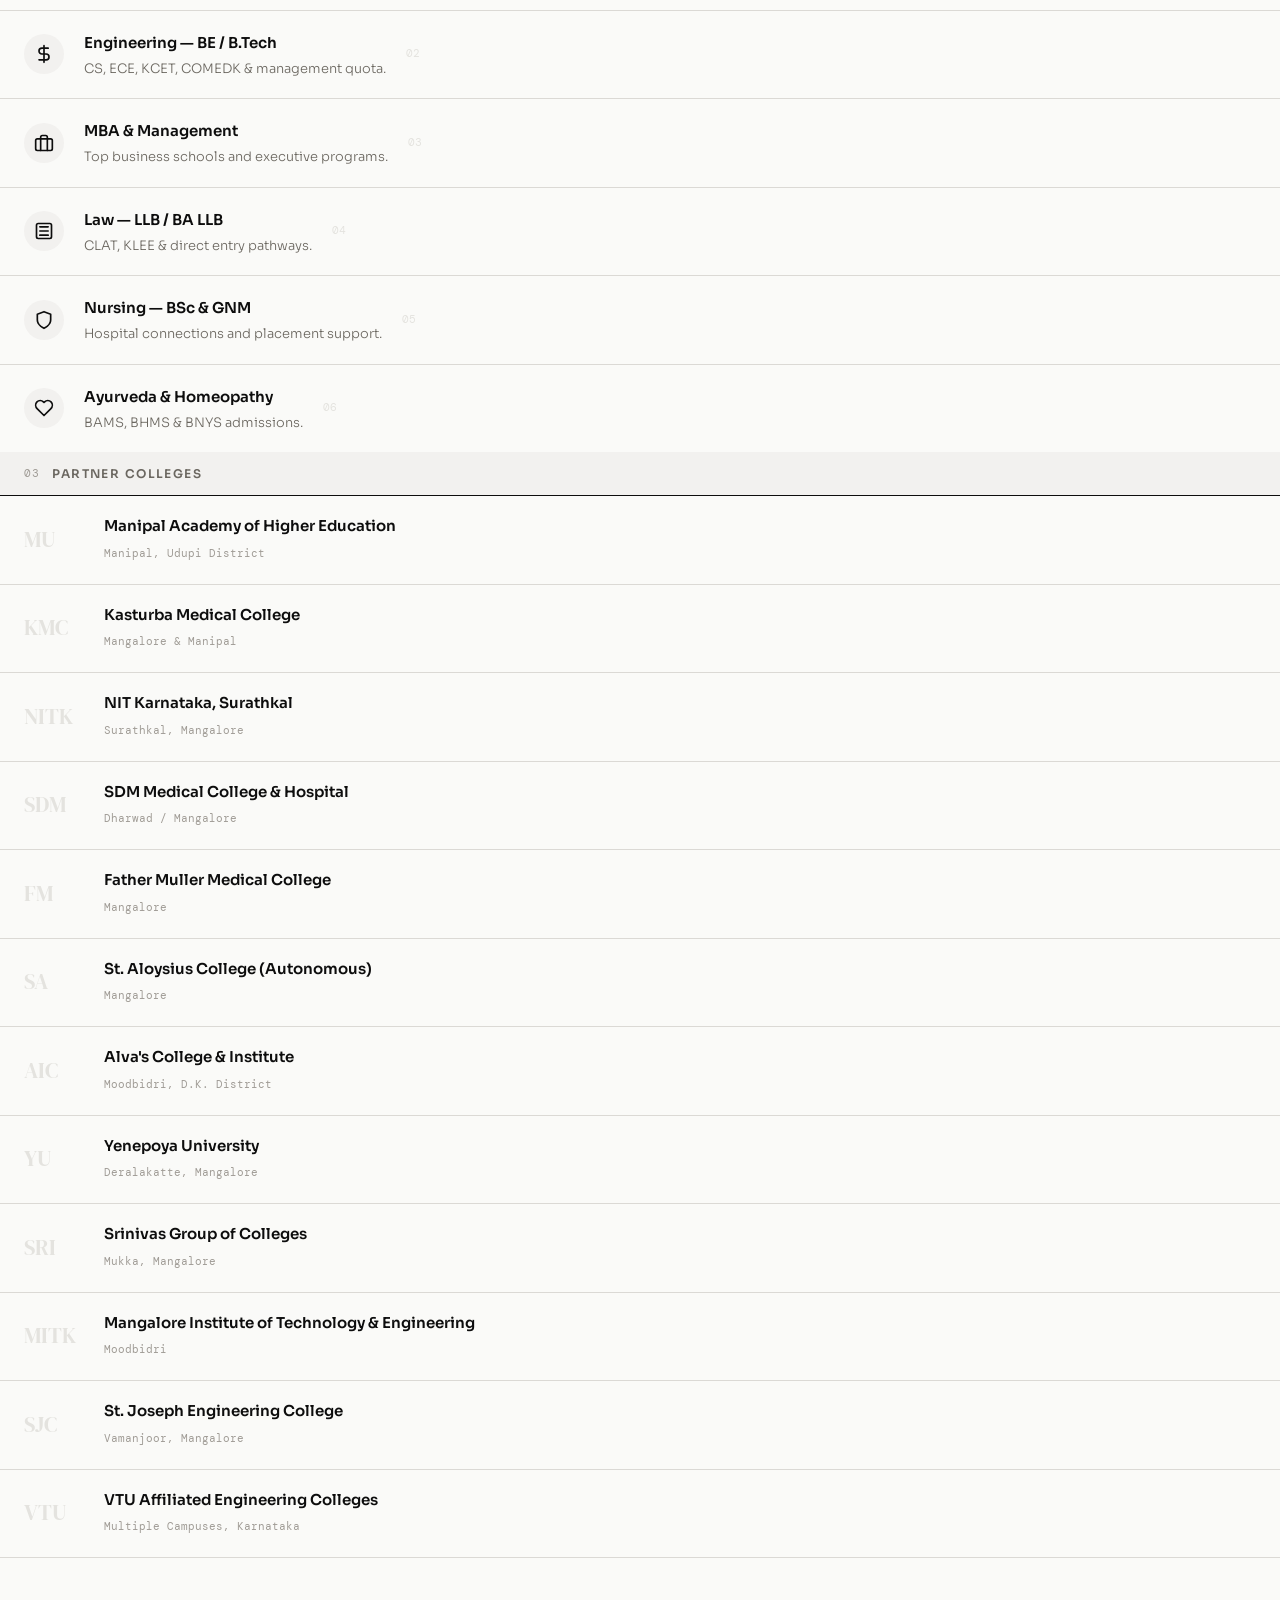
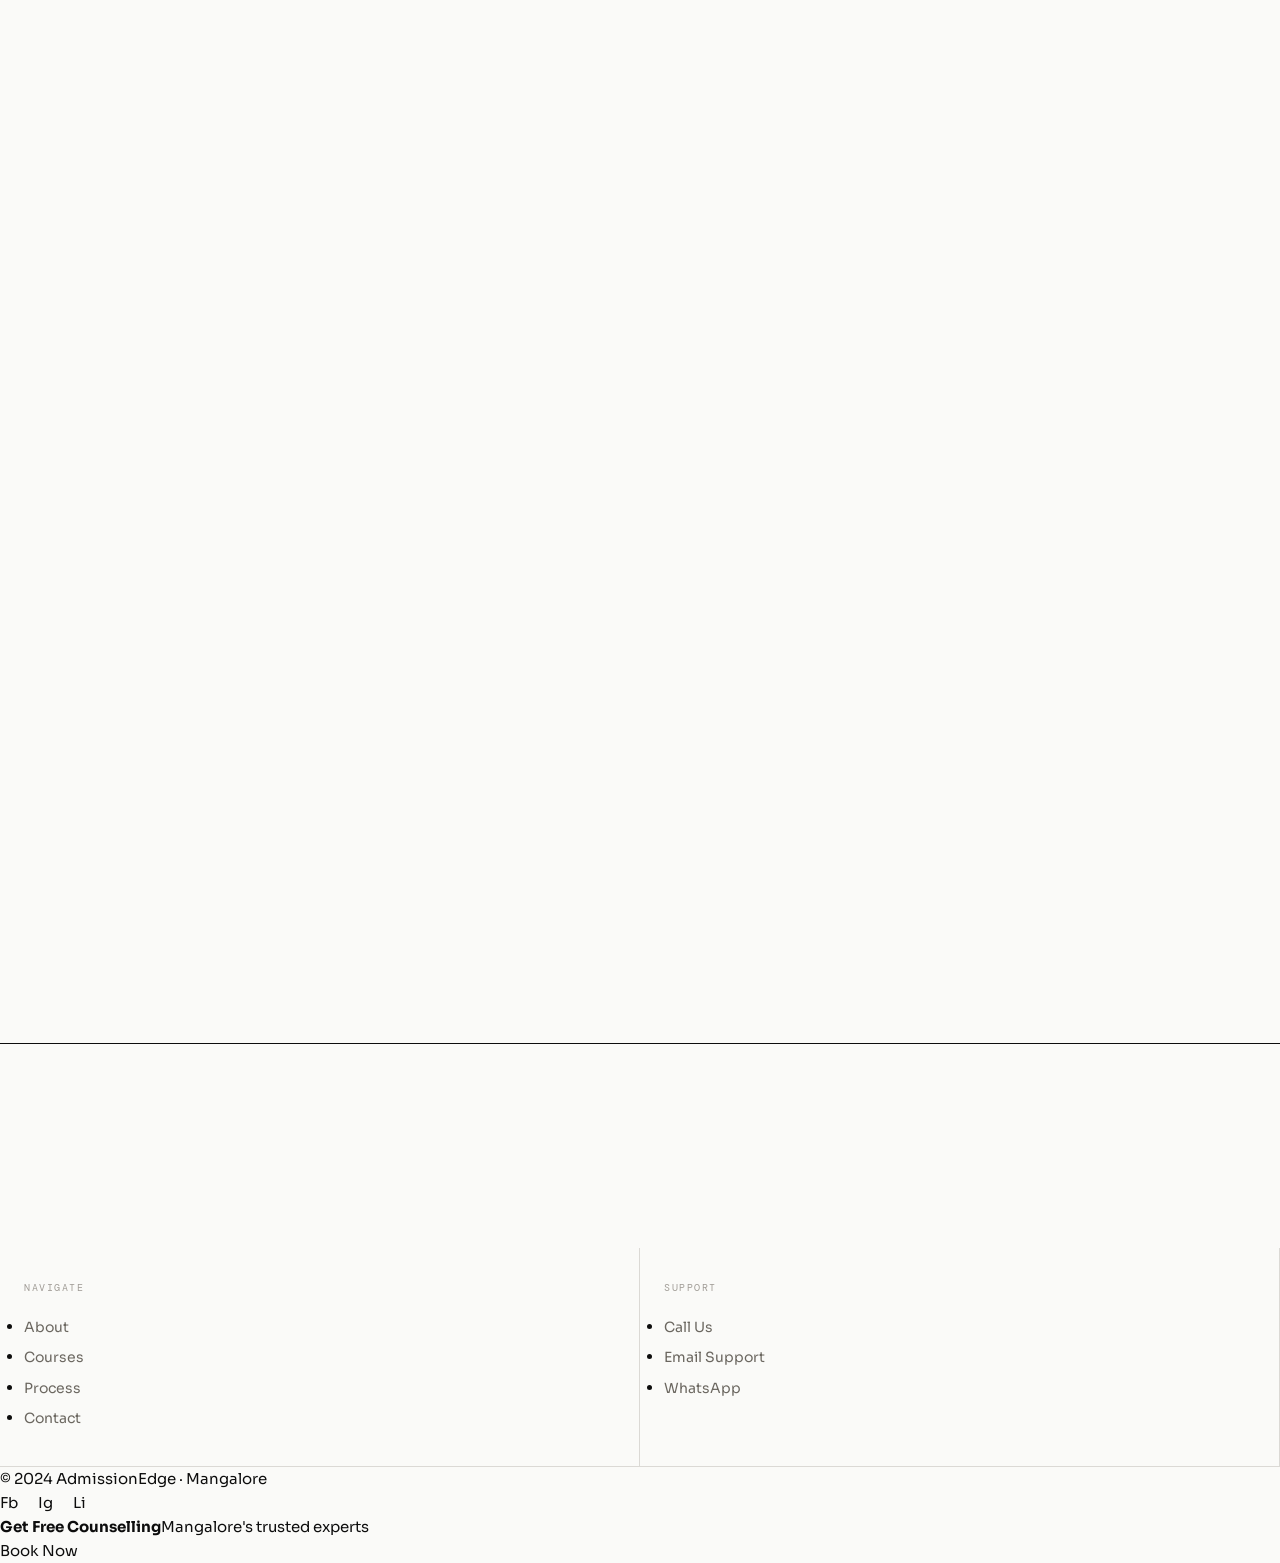
==== commit d99acec1: "Sync alternate entry stats" ====
--- a/edge.html
+++ b/edge.html
@@ -64,9 +64,9 @@
       </div>
     </div>
     <div class="stats-row rv">
-      <div class="stat-box"><span class="stat-n">5,200+</span><span class="stat-l">Students Placed</span></div>
-      <div class="stat-box"><span class="stat-n">55+</span><span class="stat-l">Partner Colleges</span></div>
-      <div class="stat-box"><span class="stat-n">12+</span><span class="stat-l">Years Experience</span></div>
+      <div class="stat-box"><span class="stat-n">5,500+</span><span class="stat-l">Students Placed</span></div>
+      <div class="stat-box"><span class="stat-n">60+</span><span class="stat-l">Partner Colleges</span></div>
+      <div class="stat-box"><span class="stat-n">14+</span><span class="stat-l">Years Experience</span></div>
       <div class="stat-box"><span class="stat-n">100%</span><span class="stat-l">Placement Aid</span></div>
     </div>
   </section>
--- a/styles.css
+++ b/styles.css
@@ -7,14 +7,15 @@
 }
 
 :root {
+    /* Colors */
     --k: #0d0d0d;
     --w: #fafaf8;
     --off: #f2f1ef;
     --gr: #e4e3df;
     --mid: #a09c96;
     --dim: #6b6760;
-    --red: #b5202a;
-    --red-soft: rgba(181, 32, 42, 0.08);
+    --red: #d12c40;
+    --red-soft: rgba(209, 44, 64, 0.08);
     --b: 1.5px solid #0d0d0d;
     --bl: 1px solid #dbd9d5;
     --bg-glass: rgba(250, 250, 248, 0.85);
@@ -389,7 +390,9 @@
     border-bottom: none
 }
 
+.stat-box:hover .stat-n { transform: scale(1.08); }
 .stat-n {
+    transition: transform 0.4s var(--ease);
     font-family: 'DM Serif Display', serif;
     font-size: 2.4rem;
     color: var(--k);
@@ -501,6 +504,7 @@
 }
 
 .course-row:hover .c-icon {
+    color: var(--w);
     background: var(--k);
     transform: scale(1.1)
 }
@@ -923,6 +927,7 @@
 }
 
 .ff.active {
+    background: #fff;
     background: var(--w);
     z-index: 2;
     box-shadow: inset 4px 0 0 var(--red)
@@ -1008,6 +1013,7 @@
     transform: translateX(4px)
 }
 
+.socials { display: flex; gap: 20px; }
 /* REVEAL */
 .rv {
     opacity: 0;
@@ -1022,6 +1028,7 @@
 }
 
 section {
+    scroll-margin-top: 60px;
     content-visibility: auto;
     contain-intrinsic-size: 0 500px;
 }
@@ -1068,4 +1075,109 @@
     .g-tile:nth-child(4n) {
         border-right: none
     }
-}+}
+
+@media print {
+
+    .nav,
+    .ham,
+    .drawer,
+    #fCta,
+    .footer-bottom,
+    .contact-form,
+    .up-wrap,
+    .lb-nav,
+    .lb-close,
+    .gf-wrap {
+        display: none !important;
+    }
+
+    body {
+        background: #fff;
+        color: #000;
+        font-size: 12pt;
+    }
+
+    section {
+    scroll-margin-top: 60px;
+        page-break-inside: avoid;
+        margin: 20px 0;
+        border: none !important;
+        box-shadow: none !important;
+    }
+}
+
+.g-tile.loading::after {
+    content: '';
+    position: absolute;
+    top: 0;
+    left: 0;
+    right: 0;
+    bottom: 0;
+    background: linear-gradient(90deg, transparent, rgba(255, 255, 255, 0.4), transparent);
+    animation: shimmer 1.5s infinite;
+}
+
+@keyframes shimmer {
+    0% {
+        transform: translateX(-100%);
+    }
+
+    100% {
+        transform: translateX(100%);
+    }
+}
+
+#fOk {
+    background: #008000;
+    color: #fff;
+    padding: 12px 20px;
+    border-radius: 4px;
+    font-weight: 500;
+    margin-top: 15px;
+    display: none;
+    text-align: center;
+    box-shadow: var(--shadow);
+}
+
+#fOk.show {
+    display: block;
+    animation: rvIn .4s var(--ease);
+}
+
+
+
+
+
+/* CTA POLISH */
+.btn-fill {
+    position: relative;
+    overflow: hidden;
+}
+
+.btn-fill::after {
+    content: '';
+    position: absolute;
+    top: -50%;
+    left: -50%;
+    width: 200%;
+    height: 200%;
+    background: radial-gradient(circle, rgba(255,255,255,0.1) 0%, transparent 70%);
+    opacity: 0;
+    transition: opacity 0.3s var(--ease);
+    pointer-events: none;
+}
+
+.btn-fill:hover::after {
+    opacity: 1;
+}
+
+@keyframes pulse-soft {
+    0% { box-shadow: 0 0 0 0 rgba(181, 32, 42, 0.4); }
+    70% { box-shadow: 0 0 0 10px rgba(181, 32, 42, 0); }
+    100% { box-shadow: 0 0 0 0 rgba(181, 32, 42, 0); }
+}
+
+.float-btn {
+    animation: pulse-soft 2s infinite;
+}
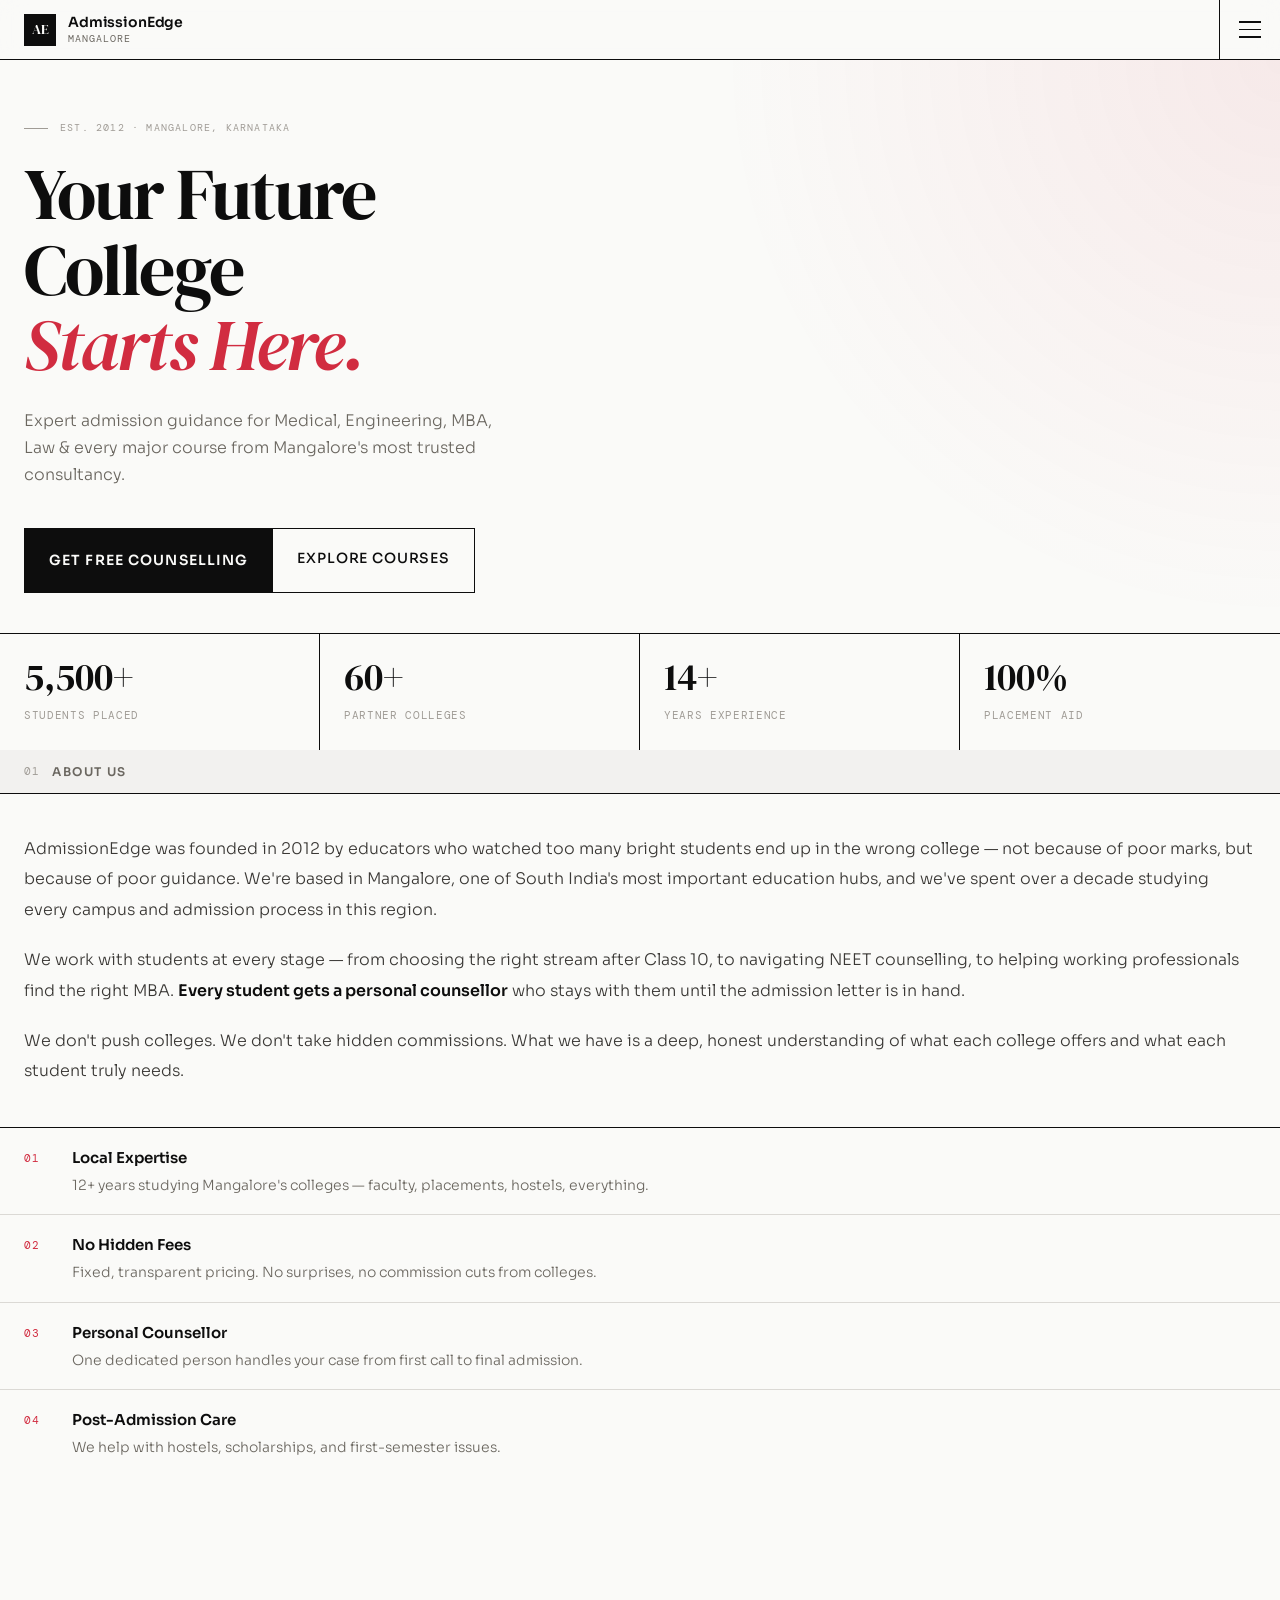
==== commit 8ce2276b: "Normalize alternate entry page" ====
--- a/edge.html
+++ b/edge.html
@@ -2,551 +2,515 @@
 <html lang="en">
 
 <head>
-  <meta charset="UTF-8">
-  <meta name="viewport" content="width=device-width, initial-scale=1.0, maximum-scale=1.0">
-  <title>AdmissionEdge Mangalore | Expert College Admission Guidance</title>
-  <meta name="description"
-    content="Mangalore's most trusted admission consultancy since 2012. Specializing in MBBS, Engineering, MBA, and Law admissions with transparent guidance.">
-
-  <!-- Social Media Meta Tags -->
-  <meta property="og:title" content="AdmissionEdge Mangalore | Expert College Admission Guidance">
-  <meta property="og:description"
-    content="Mangalore's most trusted admission consultancy since 2012. Specialized guidance for MBBS, Engineering, and MBA.">
-  <meta property="og:type" content="website">
-  <meta property="og:url" content="https://admissionedge.in">
-  <meta name="twitter:card" content="summary_large_image">
-  <meta name="twitter:title" content="AdmissionEdge Mangalore">
-  <meta name="twitter:description" content="Trusted admission guidance in Mangalore since 2012.">
-
-  <link
-    href="https://fonts.googleapis.com/css2?family=DM+Serif+Display:ital@0;1&family=DM+Mono:wght@400;500&family=Sora:wght@300;400;500;600&display=swap"
-    rel="stylesheet">
-  <link rel="stylesheet" href="styles.css">
+    <meta charset="UTF-8">
+    <meta name="viewport" content="width=device-width, initial-scale=1.0, maximum-scale=1.0">
+    <title>AdmissionEdge Mangalore | Expert College Admission Guidance</title>
+    <meta name="description" content="Mangalore's most trusted admission consultancy since 2012. Specializing in MBBS, Engineering, MBA, and Law admissions with transparent guidance.">
+
+    <!-- Social Media Meta Tags -->
+    <meta property="og:title" content="AdmissionEdge Mangalore | Expert College Admission Guidance">
+    <meta property="og:description" content="Mangalore's most trusted admission consultancy since 2012. Specialized guidance for MBBS, Engineering, and MBA.">
+    <meta property="og:type" content="website">
+    <meta property="og:url" content="https://admissionedge.in">
+    <meta name="twitter:card" content="summary_large_image">
+    <meta name="twitter:title" content="AdmissionEdge Mangalore">
+    <meta name="twitter:description" content="Trusted admission guidance in Mangalore since 2012.">
+
+    <link href="https://fonts.googleapis.com/css2?family=DM+Serif+Display:ital@0;1&family=DM+Mono:wght@400;500&family=Sora:wght@300;400;500;600&display=swap" rel="stylesheet">
+    <link rel="stylesheet" href="styles.css">
 </head>
 
 <body>
 
-  <!-- NAV -->
-  <nav id="nav">
-    <div class="nav-brand">
-      <div class="nav-mark">AE</div>
-      <div class="nav-name">AdmissionEdge <small>Mangalore</small></div>
+    <!-- NAV -->
+    <nav id="nav">
+        <div class="nav-brand">
+            <div class="nav-mark">AE</div>
+            <div class="nav-name">AdmissionEdge <small>Mangalore</small></div>
+        </div>
+        <div class="ham" id="hamBtn" aria-label="Toggle menu" aria-expanded="false">
+            <span></span><span></span><span></span>
+        </div>
+    </nav>
+
+    <!-- DRAWER -->
+    <div class="drawer" id="drawer">
+        <div class="drawer-links">
+            <a href="#about" onclick="closeD()">About Us <span class="arr">→</span></a>
+            <a href="#courses" onclick="closeD()">Courses <span class="arr">→</span></a>
+            <a href="#colleges" onclick="closeD()">Colleges <span class="arr">→</span></a>
+            <a href="#process" onclick="closeD()">How It Works <span class="arr">→</span></a>
+            <a href="#why" onclick="closeD()">Why Choose Us <span class="arr">→</span></a>
+            <a href="#testimonials" onclick="closeD()">Reviews <span class="arr">→</span></a>
+            <a href="#gallery" onclick="closeD()">Admission Posters <span class="arr">→</span></a>
+        </div>
+        <a href="#contact" class="drawer-cta" onclick="closeD()">Book Free Counselling</a>
     </div>
-    <div class="ham" id="hamBtn" aria-label="Toggle menu" aria-expanded="false">
-      <span></span><span></span><span></span>
-    </div>
-  </nav>
-
-  <!-- DRAWER -->
-  <div class="drawer" id="drawer">
-    <div class="drawer-links">
-      <a href="#about" onclick="closeD()">About Us <span class="arr">→</span></a>
-      <a href="#courses" onclick="closeD()">Courses <span class="arr">→</span></a>
-      <a href="#colleges" onclick="closeD()">Colleges <span class="arr">→</span></a>
-      <a href="#process" onclick="closeD()">How It Works <span class="arr">→</span></a>
-      <a href="#why" onclick="closeD()">Why Choose Us <span class="arr">→</span></a>
-      <a href="#testimonials" onclick="closeD()">Reviews <span class="arr">→</span></a>
-      <a href="#gallery" onclick="closeD()">Admission Posters <span class="arr">→</span></a>
-    </div>
-    <a href="#contact" class="drawer-cta" onclick="closeD()">Book Free Counselling</a>
-  </div>
-
-  <!-- HERO -->
-  <section id="hero">
-    <div class="hero-top rv">
-      <div class="hero-eye">Est. 2012 · Mangalore, Karnataka</div>
-      <h1 class="hero-h1">Your Future<br>College<br><em>Starts Here.</em></h1>
-      <p class="hero-sub">Expert admission guidance for Medical, Engineering, MBA, Law &amp; every major course from
-        Mangalore's most trusted consultancy.</p>
-      <div class="hero-btns">
-        <a href="#contact" class="btn-fill">Get Free Counselling</a>
-        <a href="#courses" class="btn-outline">Explore Courses</a>
-      </div>
-    </div>
-    <div class="stats-row rv">
-      <div class="stat-box"><span class="stat-n">5,500+</span><span class="stat-l">Students Placed</span></div>
-      <div class="stat-box"><span class="stat-n">60+</span><span class="stat-l">Partner Colleges</span></div>
-      <div class="stat-box"><span class="stat-n">14+</span><span class="stat-l">Years Experience</span></div>
-      <div class="stat-box"><span class="stat-n">100%</span><span class="stat-l">Placement Aid</span></div>
-    </div>
-  </section>
-
-  <!-- ABOUT -->
-  <section id="about">
-    <div class="sec-label rv"><span class="sec-num">01</span><span class="sec-name">About Us</span></div>
-    <div class="about-body rv">
-      <p>AdmissionEdge was founded in 2012 by educators who watched too many bright students end up in the wrong college
-        — not because of poor marks, but because of poor guidance. We're based in Mangalore, one of South India's most
-        important education hubs, and we've spent over a decade studying every campus and admission process in this
-        region.</p>
-      <p>We work with students at every stage — from choosing the right stream after Class 10, to navigating NEET
-        counselling, to helping working professionals find the right MBA. <strong>Every student gets a personal
+
+    <!-- HERO -->
+    <section id="hero">
+        <div class="hero-top rv">
+            <div class="hero-eye">Est. 2012 · Mangalore, Karnataka</div>
+            <h1 class="hero-h1">Your Future<br>College<br><em>Starts Here.</em></h1>
+            <p class="hero-sub">Expert admission guidance for Medical, Engineering, MBA, Law &amp; every major course from Mangalore's most trusted consultancy.</p>
+            <div class="hero-btns">
+                <a href="#contact" class="btn-fill">Get Free Counselling</a>
+                <a href="#courses" class="btn-outline">Explore Courses</a>
+            </div>
+        </div>
+        <div class="stats-row rv">
+            <div class="stat-box"><span class="stat-n">5,500+</span><span class="stat-l">Students Placed</span></div>
+            <div class="stat-box"><span class="stat-n">60+</span><span class="stat-l">Partner Colleges</span></div>
+            <div class="stat-box"><span class="stat-n">14+</span><span class="stat-l">Years Experience</span></div>
+            <div class="stat-box"><span class="stat-n">100%</span><span class="stat-l">Placement Aid</span></div>
+        </div>
+    </section>
+
+    <!-- ABOUT -->
+    <section id="about">
+        <div class="sec-label rv"><span class="sec-num">01</span><span class="sec-name">About Us</span></div>
+        <div class="about-body rv">
+            <p>AdmissionEdge was founded in 2012 by educators who watched too many bright students end up in the wrong college — not because of poor marks, but because of poor guidance. We're based in Mangalore, one of South India's most important education
+                hubs, and we've spent over a decade studying every campus and admission process in this region.
+            </p>
+            <p>We work with students at every stage — from choosing the right stream after Class 10, to navigating NEET counselling, to helping working professionals find the right MBA. <strong>Every student gets a personal
           counsellor</strong> who stays with them until the admission letter is in hand.</p>
-      <p>We don't push colleges. We don't take hidden commissions. What we have is a deep, honest understanding of what
-        each college offers and what each student truly needs.</p>
-    </div>
-    <div class="pillars-list rv">
-      <div class="pillar-row"><span class="p-num">01</span>
-        <div class="p-content">
-          <h4>Local Expertise</h4>
-          <p>12+ years studying Mangalore's colleges — faculty, placements, hostels, everything.</p>
-        </div>
-      </div>
-      <div class="pillar-row"><span class="p-num">02</span>
-        <div class="p-content">
-          <h4>No Hidden Fees</h4>
-          <p>Fixed, transparent pricing. No surprises, no commission cuts from colleges.</p>
-        </div>
-      </div>
-      <div class="pillar-row"><span class="p-num">03</span>
-        <div class="p-content">
-          <h4>Personal Counsellor</h4>
-          <p>One dedicated person handles your case from first call to final admission.</p>
-        </div>
-      </div>
-      <div class="pillar-row"><span class="p-num">04</span>
-        <div class="p-content">
-          <h4>Post-Admission Care</h4>
-          <p>We help with hostels, scholarships, and first-semester issues.</p>
-        </div>
-      </div>
-    </div>
-  </section>
-
-  <!-- COURSES -->
-  <section id="courses">
-    <div class="sec-label rv"><span class="sec-num">02</span><span class="sec-name">Courses</span></div>
-    <div class="rv">
-      <div class="course-row">
-        <div class="c-icon"><svg width="20" height="20" viewBox="0 0 24 24" fill="none" stroke="currentColor"
-            stroke-width="2" stroke-linecap="round" stroke-linejoin="round">
+            <p>We don't push colleges. We don't take hidden commissions. What we have is a deep, honest understanding of what each college offers and what each student truly needs.</p>
+        </div>
+        <div class="pillars-list rv">
+            <div class="pillar-row"><span class="p-num">01</span>
+                <div class="p-content">
+                    <h4>Local Expertise</h4>
+                    <p>12+ years studying Mangalore's colleges — faculty, placements, hostels, everything.</p>
+                </div>
+            </div>
+            <div class="pillar-row"><span class="p-num">02</span>
+                <div class="p-content">
+                    <h4>No Hidden Fees</h4>
+                    <p>Fixed, transparent pricing. No surprises, no commission cuts from colleges.</p>
+                </div>
+            </div>
+            <div class="pillar-row"><span class="p-num">03</span>
+                <div class="p-content">
+                    <h4>Personal Counsellor</h4>
+                    <p>One dedicated person handles your case from first call to final admission.</p>
+                </div>
+            </div>
+            <div class="pillar-row"><span class="p-num">04</span>
+                <div class="p-content">
+                    <h4>Post-Admission Care</h4>
+                    <p>We help with hostels, scholarships, and first-semester issues.</p>
+                </div>
+            </div>
+        </div>
+    </section>
+
+    <!-- COURSES -->
+    <section id="courses">
+        <div class="sec-label rv"><span class="sec-num">02</span><span class="sec-name">Courses</span></div>
+        <div class="rv">
+            <div class="course-row">
+                <div class="c-icon"><svg width="20" height="20" viewBox="0 0 24 24" fill="none" stroke="currentColor" stroke-width="2" stroke-linecap="round" stroke-linejoin="round">
             <path
               d="M19 14c1.49-1.46 3-3.21 3-5.5A5.5 5.5 0 0 0 16.5 3c-1.76 0-3 .5-4.5 2-1.5-1.5-2.74-2-4.5-2A5.5 5.5 0 0 0 2 8.5c0 2.3 1.5 4.05 3 5.5l7 7Z" />
           </svg></div>
-        <div class="c-body">
-          <h3>MBBS &amp; Medical</h3>
-          <p>NEET counselling &amp; full documentation support.</p>
-        </div><span class="c-num">01</span>
-      </div>
-      <div class="course-row">
-        <div class="c-icon"><svg width="20" height="20" viewBox="0 0 24 24" fill="none" stroke="currentColor"
-            stroke-width="2" stroke-linecap="round" stroke-linejoin="round">
+                <div class="c-body">
+                    <h3>MBBS &amp; Medical</h3>
+                    <p>NEET counselling &amp; full documentation support.</p>
+                </div><span class="c-num">01</span>
+            </div>
+            <div class="course-row">
+                <div class="c-icon"><svg width="20" height="20" viewBox="0 0 24 24" fill="none" stroke="currentColor" stroke-width="2" stroke-linecap="round" stroke-linejoin="round">
             <path d="M12 2v20M17 5H9.5a3.5 3.5 0 0 0 0 7h5a3.5 3.5 0 0 1 0 7H6" />
           </svg></div>
-        <div class="c-body">
-          <h3>Engineering — BE / B.Tech</h3>
-          <p>CS, ECE, KCET, COMEDK &amp; management quota.</p>
-        </div><span class="c-num">02</span>
-      </div>
-      <div class="course-row">
-        <div class="c-icon"><svg width="20" height="20" viewBox="0 0 24 24" fill="none" stroke="currentColor"
-            stroke-width="2" stroke-linecap="round" stroke-linejoin="round">
+                <div class="c-body">
+                    <h3>Engineering — BE / B.Tech</h3>
+                    <p>CS, ECE, KCET, COMEDK &amp; management quota.</p>
+                </div><span class="c-num">02</span>
+            </div>
+            <div class="course-row">
+                <div class="c-icon"><svg width="20" height="20" viewBox="0 0 24 24" fill="none" stroke="currentColor" stroke-width="2" stroke-linecap="round" stroke-linejoin="round">
             <rect width="20" height="14" x="2" y="7" rx="2" ry="2" />
             <path d="M16 21V5a2 2 0 0 0-2-2h-4a2 2 0 0 0-2 2v16" />
           </svg></div>
-        <div class="c-body">
-          <h3>MBA &amp; Management</h3>
-          <p>Top business schools and executive programs.</p>
-        </div><span class="c-num">03</span>
-      </div>
-      <div class="course-row">
-        <div class="c-icon"><svg width="20" height="20" viewBox="0 0 24 24" fill="none" stroke="currentColor"
-            stroke-width="2" stroke-linecap="round" stroke-linejoin="round">
+                <div class="c-body">
+                    <h3>MBA &amp; Management</h3>
+                    <p>Top business schools and executive programs.</p>
+                </div><span class="c-num">03</span>
+            </div>
+            <div class="course-row">
+                <div class="c-icon"><svg width="20" height="20" viewBox="0 0 24 24" fill="none" stroke="currentColor" stroke-width="2" stroke-linecap="round" stroke-linejoin="round">
             <rect width="18" height="18" x="3" y="3" rx="2" />
             <path d="M7 7h10M7 12h10M7 17h10" />
           </svg></div>
-        <div class="c-body">
-          <h3>Law — LLB / BA LLB</h3>
-          <p>CLAT, KLEE &amp; direct entry pathways.</p>
-        </div><span class="c-num">04</span>
-      </div>
-      <div class="course-row">
-        <div class="c-icon"><svg width="20" height="20" viewBox="0 0 24 24" fill="none" stroke="currentColor"
-            stroke-width="2" stroke-linecap="round" stroke-linejoin="round">
+                <div class="c-body">
+                    <h3>Law — LLB / BA LLB</h3>
+                    <p>CLAT, KLEE &amp; direct entry pathways.</p>
+                </div><span class="c-num">04</span>
+            </div>
+            <div class="course-row">
+                <div class="c-icon"><svg width="20" height="20" viewBox="0 0 24 24" fill="none" stroke="currentColor" stroke-width="2" stroke-linecap="round" stroke-linejoin="round">
             <path d="M12 22s8-4 8-10V5l-8-3-8 3v7c0 6 8 10 8 10z" />
           </svg></div>
-        <div class="c-body">
-          <h3>Nursing — BSc &amp; GNM</h3>
-          <p>Hospital connections and placement support.</p>
-        </div><span class="c-num">05</span>
-      </div>
-      <div class="course-row">
-        <div class="c-icon"><svg width="20" height="20" viewBox="0 0 24 24" fill="none" stroke="currentColor"
-            stroke-width="2" stroke-linecap="round" stroke-linejoin="round">
+                <div class="c-body">
+                    <h3>Nursing — BSc &amp; GNM</h3>
+                    <p>Hospital connections and placement support.</p>
+                </div><span class="c-num">05</span>
+            </div>
+            <div class="course-row">
+                <div class="c-icon"><svg width="20" height="20" viewBox="0 0 24 24" fill="none" stroke="currentColor" stroke-width="2" stroke-linecap="round" stroke-linejoin="round">
             <path
               d="M20.42 4.58a5.4 5.4 0 0 0-7.65 0l-.77.78-.77-.78a5.4 5.4 0 0 0-7.65 0C1.46 6.7 1.33 10.28 4 13l8 8 8-8c2.67-2.72 2.54-6.3.42-8.42z" />
           </svg></div>
-        <div class="c-body">
-          <h3>Ayurveda &amp; Homeopathy</h3>
-          <p>BAMS, BHMS &amp; BNYS admissions.</p>
-        </div><span class="c-num">06</span>
-      </div>
-    </div>
-  </section>
-
-  <!-- COLLEGES -->
-  <section id="colleges">
-    <div class="sec-label rv"><span class="sec-num">03</span><span class="sec-name">Partner Colleges</span></div>
-    <div class="rv">
-      <div class="college-row">
-        <div class="col-abbr">MU</div>
-        <div class="col-info">
-          <h4>Manipal Academy of Higher Education</h4><span>Manipal, Udupi District</span>
-        </div>
-      </div>
-      <div class="college-row">
-        <div class="col-abbr">KMC</div>
-        <div class="col-info">
-          <h4>Kasturba Medical College</h4><span>Mangalore &amp; Manipal</span>
-        </div>
-      </div>
-      <div class="college-row">
-        <div class="col-abbr">NITK</div>
-        <div class="col-info">
-          <h4>NIT Karnataka, Surathkal</h4><span>Surathkal, Mangalore</span>
-        </div>
-      </div>
-      <div class="college-row">
-        <div class="col-abbr">SDM</div>
-        <div class="col-info">
-          <h4>SDM Medical College &amp; Hospital</h4><span>Dharwad / Mangalore</span>
-        </div>
-      </div>
-      <div class="college-row">
-        <div class="col-abbr">FM</div>
-        <div class="col-info">
-          <h4>Father Muller Medical College</h4><span>Mangalore</span>
-        </div>
-      </div>
-      <div class="college-row">
-        <div class="col-abbr">SA</div>
-        <div class="col-info">
-          <h4>St. Aloysius College (Autonomous)</h4><span>Mangalore</span>
-        </div>
-      </div>
-      <div class="college-row">
-        <div class="col-abbr">AIC</div>
-        <div class="col-info">
-          <h4>Alva's College &amp; Institute</h4><span>Moodbidri, D.K. District</span>
-        </div>
-      </div>
-      <div class="college-row">
-        <div class="col-abbr">YU</div>
-        <div class="col-info">
-          <h4>Yenepoya University</h4><span>Deralakatte, Mangalore</span>
-        </div>
-      </div>
-      <div class="college-row">
-        <div class="col-abbr">SRI</div>
-        <div class="col-info">
-          <h4>Srinivas Group of Colleges</h4><span>Mukka, Mangalore</span>
-        </div>
-      </div>
-      <div class="college-row">
-        <div class="col-abbr">MITK</div>
-        <div class="col-info">
-          <h4>Mangalore Institute of Technology &amp; Engineering</h4><span>Moodbidri</span>
-        </div>
-      </div>
-      <div class="college-row">
-        <div class="col-abbr">SJC</div>
-        <div class="col-info">
-          <h4>St. Joseph Engineering College</h4><span>Vamanjoor, Mangalore</span>
-        </div>
-      </div>
-      <div class="college-row">
-        <div class="col-abbr">VTU</div>
-        <div class="col-info">
-          <h4>VTU Affiliated Engineering Colleges</h4><span>Multiple Campuses, Karnataka</span>
-        </div>
-      </div>
-    </div>
-  </section>
-
-  <!-- PROCESS -->
-  <section id="process">
-    <div class="sec-label rv"><span class="sec-num">04</span><span class="sec-name">How It Works</span></div>
-    <div class="rv">
-      <div class="step-block">
-        <div class="step-top">
-          <div class="step-bign">01</div>
-          <div class="step-icon-sq"><svg width="24" height="24" viewBox="0 0 24 24" fill="none" stroke="currentColor"
-              stroke-width="2" stroke-linecap="round" stroke-linejoin="round">
+                <div class="c-body">
+                    <h3>Ayurveda &amp; Homeopathy</h3>
+                    <p>BAMS, BHMS &amp; BNYS admissions.</p>
+                </div><span class="c-num">06</span>
+            </div>
+        </div>
+    </section>
+
+    <!-- COLLEGES -->
+    <section id="colleges">
+        <div class="sec-label rv"><span class="sec-num">03</span><span class="sec-name">Partner Colleges</span></div>
+        <div class="rv">
+            <div class="college-row">
+                <div class="col-abbr">MU</div>
+                <div class="col-info">
+                    <h4>Manipal Academy of Higher Education</h4><span>Manipal, Udupi District</span>
+                </div>
+            </div>
+            <div class="college-row">
+                <div class="col-abbr">KMC</div>
+                <div class="col-info">
+                    <h4>Kasturba Medical College</h4><span>Mangalore &amp; Manipal</span>
+                </div>
+            </div>
+            <div class="college-row">
+                <div class="col-abbr">NITK</div>
+                <div class="col-info">
+                    <h4>NIT Karnataka, Surathkal</h4><span>Surathkal, Mangalore</span>
+                </div>
+            </div>
+            <div class="college-row">
+                <div class="col-abbr">SDM</div>
+                <div class="col-info">
+                    <h4>SDM Medical College &amp; Hospital</h4><span>Dharwad / Mangalore</span>
+                </div>
+            </div>
+            <div class="college-row">
+                <div class="col-abbr">FM</div>
+                <div class="col-info">
+                    <h4>Father Muller Medical College</h4><span>Mangalore</span>
+                </div>
+            </div>
+            <div class="college-row">
+                <div class="col-abbr">SA</div>
+                <div class="col-info">
+                    <h4>St. Aloysius College (Autonomous)</h4><span>Mangalore</span>
+                </div>
+            </div>
+            <div class="college-row">
+                <div class="col-abbr">AIC</div>
+                <div class="col-info">
+                    <h4>Alva's College &amp; Institute</h4><span>Moodbidri, D.K. District</span>
+                </div>
+            </div>
+            <div class="college-row">
+                <div class="col-abbr">YU</div>
+                <div class="col-info">
+                    <h4>Yenepoya University</h4><span>Deralakatte, Mangalore</span>
+                </div>
+            </div>
+            <div class="college-row">
+                <div class="col-abbr">SRI</div>
+                <div class="col-info">
+                    <h4>Srinivas Group of Colleges</h4><span>Mukka, Mangalore</span>
+                </div>
+            </div>
+            <div class="college-row">
+                <div class="col-abbr">MITK</div>
+                <div class="col-info">
+                    <h4>Mangalore Institute of Technology &amp; Engineering</h4><span>Moodbidri</span>
+                </div>
+            </div>
+            <div class="college-row">
+                <div class="col-abbr">SJC</div>
+                <div class="col-info">
+                    <h4>St. Joseph Engineering College</h4><span>Vamanjoor, Mangalore</span>
+                </div>
+            </div>
+            <div class="college-row">
+                <div class="col-abbr">VTU</div>
+                <div class="col-info">
+                    <h4>VTU Affiliated Engineering Colleges</h4><span>Multiple Campuses, Karnataka</span>
+                </div>
+            </div>
+        </div>
+    </section>
+
+    <!-- PROCESS -->
+    <section id="process">
+        <div class="sec-label rv"><span class="sec-num">04</span><span class="sec-name">How It Works</span></div>
+        <div class="rv">
+            <div class="step-block">
+                <div class="step-top">
+                    <div class="step-bign">01</div>
+                    <div class="step-icon-sq"><svg width="24" height="24" viewBox="0 0 24 24" fill="none" stroke="currentColor" stroke-width="2" stroke-linecap="round" stroke-linejoin="round">
               <path d="M21 15a2 2 0 0 1-2 2H7l-4 4V5a2 2 0 0 1 2-2h14a2 2 0 0 1 2 2z" />
             </svg></div>
-        </div>
-        <h3>Free Counselling</h3>
-        <p>A one-on-one session to understand your marks, goals, budget, and preferences. No pressure. No commitment.
-        </p>
-        <div class="step-next">→ Next: College Shortlisting</div>
-      </div>
-      <div class="step-block">
-        <div class="step-top">
-          <div class="step-bign">02</div>
-          <div class="step-icon-sq"><svg width="24" height="24" viewBox="0 0 24 24" fill="none" stroke="currentColor"
-              stroke-width="2" stroke-linecap="round" stroke-linejoin="round">
+                </div>
+                <h3>Free Counselling</h3>
+                <p>A one-on-one session to understand your marks, goals, budget, and preferences. No pressure. No commitment.
+                </p>
+                <div class="step-next">→ Next: College Shortlisting</div>
+            </div>
+            <div class="step-block">
+                <div class="step-top">
+                    <div class="step-bign">02</div>
+                    <div class="step-icon-sq"><svg width="24" height="24" viewBox="0 0 24 24" fill="none" stroke="currentColor" stroke-width="2" stroke-linecap="round" stroke-linejoin="round">
               <path d="M3 9l9-7 9 7v11a2 2 0 0 1-2 2H5a2 2 0 0 1-2-2z" />
               <polyline points="9 22 9 12 15 12 15 22" />
             </svg></div>
-        </div>
-        <h3>College Shortlisting</h3>
-        <p>We build a personalised list of colleges ranked by fit, fee, and career potential — not by what's convenient.
-        </p>
-        <div class="step-next">→ Next: Applications &amp; Documents</div>
-      </div>
-      <div class="step-block">
-        <div class="step-top">
-          <div class="step-bign">03</div>
-          <div class="step-icon-sq"><svg width="24" height="24" viewBox="0 0 24 24" fill="none" stroke="currentColor"
-              stroke-width="2" stroke-linecap="round" stroke-linejoin="round">
+                </div>
+                <h3>College Shortlisting</h3>
+                <p>We build a personalised list of colleges ranked by fit, fee, and career potential — not by what's convenient.
+                </p>
+                <div class="step-next">→ Next: Applications &amp; Documents</div>
+            </div>
+            <div class="step-block">
+                <div class="step-top">
+                    <div class="step-bign">03</div>
+                    <div class="step-icon-sq"><svg width="24" height="24" viewBox="0 0 24 24" fill="none" stroke="currentColor" stroke-width="2" stroke-linecap="round" stroke-linejoin="round">
               <path d="M14 2H6a2 2 0 0 0-2 2v16a2 2 0 0 0 2 2h12a2 2 0 0 0 2-2V8z" />
               <polyline points="14 2 14 8 20 8" />
               <line x1="16" y1="13" x2="8" y2="13" />
               <line x1="16" y1="17" x2="8" y2="17" />
             </svg></div>
-        </div>
-        <h3>Applications &amp; Documents</h3>
-        <p>We handle the entire paperwork trail — application forms, verification, and those critical hard deadlines.
-        </p>
-        <div class="step-next">→ Next: Final Admission</div>
-      </div>
-      <div class="step-block">
-        <div class="step-top">
-          <div class="step-bign">04</div>
-          <div class="step-icon-sq"><svg width="24" height="24" viewBox="0 0 24 24" fill="none" stroke="currentColor"
-              stroke-width="2" stroke-linecap="round" stroke-linejoin="round">
+                </div>
+                <h3>Applications &amp; Documents</h3>
+                <p>We handle the entire paperwork trail — application forms, verification, and those critical hard deadlines.
+                </p>
+                <div class="step-next">→ Next: Final Admission</div>
+            </div>
+            <div class="step-block">
+                <div class="step-top">
+                    <div class="step-bign">04</div>
+                    <div class="step-icon-sq"><svg width="24" height="24" viewBox="0 0 24 24" fill="none" stroke="currentColor" stroke-width="2" stroke-linecap="round" stroke-linejoin="round">
               <path d="M22 10v6M2 10l10-5 10 5-10 5z" />
               <path d="M6 12v5c3 3 9 3 12 0v-5" />
             </svg></div>
-        </div>
-        <h3>Final Admission</h3>
-        <p>We accompany you through seat allotment, fee payment, and physical reporting until you're formally enrolled.
-        </p>
-        <div class="step-next">→ Done.</div>
-      </div>
-    </div>
-  </section>
-
-  <!-- WHY -->
-  <section id="why">
-    <div class="sec-label rv"><span class="sec-num">05</span><span class="sec-name">Why Choose Us</span></div>
-    <div class="rv">
-      <div class="why-block"><span class="why-tag">— 01 / Total Transparency</span>
-        <h3>We tell you the truth about every college.</h3>
-        <p>Our fees are fixed and shared upfront. No surprise charges, no commission cuts that bias our recommendations.
-          When we suggest a college, it's because it's the right fit, full stop.</p>
-      </div>
-      <div class="why-block"><span class="why-tag">— 02 / Personal Counsellor</span>
-        <h3>One person who knows your entire file.</h3>
-        <p>From your first call to the day you get your admission letter, you work with the same counsellor. No call
-          centre handovers, no repeating yourself.</p>
-      </div>
-      <div class="why-block"><span class="why-tag">— 03 / Post-Admission Support</span>
-        <h3>We don't disappear after you pay us.</h3>
-        <p>Hostel arrangements, scholarships, fee installments, first-semester issues — we're still here. The
-          relationship ends when you're settled, not when you've signed the form.</p>
-      </div>
-      <div class="why-block"><span class="why-tag">— 04 / Proven Track Record</span>
-        <h3>5,200+ students. 12 years. In Mangalore.</h3>
-        <p>We've seen every admission scenario — borderline NEET scores, last-minute quota openings, complex
-          documentation issues. We've navigated them all.</p>
-      </div>
-    </div>
-  </section>
-
-  <!-- TESTIMONIALS -->
-  <section id="testimonials">
-    <div class="sec-label rv"><span class="sec-num">06</span><span class="sec-name">Student Reviews</span></div>
-    <div class="rv">
-      <div class="testi-block"><span class="testi-stars">★★★★★</span>
-        <div class="testi-pull">"I was panicking with a 520 NEET score."</div>
-        <p class="testi-txt">I'd heard horror stories about management quota — crazy fees, shady middlemen.
-          AdmissionEdge was completely different. My counsellor laid out exactly which colleges I could realistically
-          target, what fees to expect, and walked us through every document. I got into Father Muller for MBBS and the
-          whole process felt calm, not chaotic.</p>
-        <div class="testi-who">
-          <div class="who-init">R</div>
-          <div class="who-info">
-            <h4>Rohith Shetty</h4><span>MBBS · Father Muller Medical College</span>
-          </div>
-        </div>
-      </div>
-      <div class="testi-block"><span class="testi-stars">★★★★★</span>
-        <div class="testi-pull">"I wanted an MBA that matched my actual career goals."</div>
-        <p class="testi-txt">After three years in finance, I had no idea how postgrad management quota worked.
-          AdmissionEdge understood what I was actually looking for — not just any seat, but a college with decent BFSI
-          placements. They shortlisted SDM and Srinivas, explained honest pros and cons of each. I'm at SDM now and it
-          was the right call.</p>
-        <div class="testi-who">
-          <div class="who-init">N</div>
-          <div class="who-info">
-            <h4>Nanditha Kamath</h4><span>MBA · SDM College of Business Management</span>
-          </div>
-        </div>
-      </div>
-      <div class="testi-block"><span class="testi-stars">★★★★★</span>
-        <div class="testi-pull">"We're from Hassan. Zero network in Mangalore."</div>
-        <p class="testi-txt">My son's KCET rank wasn't good enough for the top colleges. AdmissionEdge showed us options
-          we didn't know existed — compared MITK and Alva's honestly on placements, faculty, and campus life. He got
-          into CS at MITK and is genuinely happy. For families from outside Mangalore, this local knowledge is
-          invaluable.</p>
-        <div class="testi-who">
-          <div class="who-init">V</div>
-          <div class="who-info">
-            <h4>Vinayak Poojary (Parent)</h4><span>B.Tech CS · MITK, Moodbidri</span>
-          </div>
-        </div>
-      </div>
-    </div>
-  </section>
-
-  <!-- GALLERY -->
-  <section id="gallery">
-    <div class="sec-label rv"><span class="sec-num">07</span><span class="sec-name">Admission Posters</span></div>
-
-    <p class="gallery-intro rv">Current openings, deadlines &amp; announcements. Tap any poster to view full size.</p>
-
-    <div class="upload-zone rv">
-      <input type="file" id="upInput" accept="image/*" multiple>
-      <span class="upload-icon-big"><svg width="32" height="32" viewBox="0 0 24 24" fill="none" stroke="currentColor"
+                </div>
+                <h3>Final Admission</h3>
+                <p>We accompany you through seat allotment, fee payment, and physical reporting until you're formally enrolled.
+                </p>
+                <div class="step-next">→ Done.</div>
+            </div>
+        </div>
+    </section>
+
+    <!-- WHY -->
+    <section id="why">
+        <div class="sec-label rv"><span class="sec-num">05</span><span class="sec-name">Why Choose Us</span></div>
+        <div class="rv">
+            <div class="why-block"><span class="why-tag">— 01 / Total Transparency</span>
+                <h3>We tell you the truth about every college.</h3>
+                <p>Our fees are fixed and shared upfront. No surprise charges, no commission cuts that bias our recommendations. When we suggest a college, it's because it's the right fit, full stop.</p>
+            </div>
+            <div class="why-block"><span class="why-tag">— 02 / Personal Counsellor</span>
+                <h3>One person who knows your entire file.</h3>
+                <p>From your first call to the day you get your admission letter, you work with the same counsellor. No call centre handovers, no repeating yourself.</p>
+            </div>
+            <div class="why-block"><span class="why-tag">— 03 / Post-Admission Support</span>
+                <h3>We don't disappear after you pay us.</h3>
+                <p>Hostel arrangements, scholarships, fee installments, first-semester issues — we're still here. The relationship ends when you're settled, not when you've signed the form.</p>
+            </div>
+            <div class="why-block"><span class="why-tag">— 04 / Proven Track Record</span>
+                <h3>5,200+ students. 12 years. In Mangalore.</h3>
+                <p>We've seen every admission scenario — borderline NEET scores, last-minute quota openings, complex documentation issues. We've navigated them all.</p>
+            </div>
+        </div>
+    </section>
+
+    <!-- TESTIMONIALS -->
+    <section id="testimonials">
+        <div class="sec-label rv"><span class="sec-num">06</span><span class="sec-name">Student Reviews</span></div>
+        <div class="rv">
+            <div class="testi-block"><span class="testi-stars">★★★★★</span>
+                <div class="testi-pull">"I was panicking with a 520 NEET score."</div>
+                <p class="testi-txt">I'd heard horror stories about management quota — crazy fees, shady middlemen. AdmissionEdge was completely different. My counsellor laid out exactly which colleges I could realistically target, what fees to expect, and walked us through
+                    every document. I got into Father Muller for MBBS and the whole process felt calm, not chaotic.</p>
+                <div class="testi-who">
+                    <div class="who-init">R</div>
+                    <div class="who-info">
+                        <h4>Rohith Shetty</h4><span>MBBS · Father Muller Medical College</span>
+                    </div>
+                </div>
+            </div>
+            <div class="testi-block"><span class="testi-stars">★★★★★</span>
+                <div class="testi-pull">"I wanted an MBA that matched my actual career goals."</div>
+                <p class="testi-txt">After three years in finance, I had no idea how postgrad management quota worked. AdmissionEdge understood what I was actually looking for — not just any seat, but a college with decent BFSI placements. They shortlisted SDM and Srinivas,
+                    explained honest pros and cons of each. I'm at SDM now and it was the right call.</p>
+                <div class="testi-who">
+                    <div class="who-init">N</div>
+                    <div class="who-info">
+                        <h4>Nanditha Kamath</h4><span>MBA · SDM College of Business Management</span>
+                    </div>
+                </div>
+            </div>
+            <div class="testi-block"><span class="testi-stars">★★★★★</span>
+                <div class="testi-pull">"We're from Hassan. Zero network in Mangalore."</div>
+                <p class="testi-txt">My son's KCET rank wasn't good enough for the top colleges. AdmissionEdge showed us options we didn't know existed — compared MITK and Alva's honestly on placements, faculty, and campus life. He got into CS at MITK and is genuinely happy.
+                    For families from outside Mangalore, this local knowledge is invaluable.
+                </p>
+                <div class="testi-who">
+                    <div class="who-init">V</div>
+                    <div class="who-info">
+                        <h4>Vinayak Poojary (Parent)</h4><span>B.Tech CS · MITK, Moodbidri</span>
+                    </div>
+                </div>
+            </div>
+        </div>
+    </section>
+
+    <!-- GALLERY -->
+    <section id="gallery">
+        <div class="sec-label rv"><span class="sec-num">07</span><span class="sec-name">Admission Posters</span></div>
+
+        <p class="gallery-intro rv">Current openings, deadlines &amp; announcements. Tap any poster to view full size.</p>
+
+        <div class="upload-zone rv">
+            <input type="file" id="upInput" accept="image/*" multiple>
+            <span class="upload-icon-big"><svg width="32" height="32" viewBox="0 0 24 24" fill="none" stroke="currentColor"
           stroke-width="2" stroke-linecap="round" stroke-linejoin="round">
           <path d="M21 15v4a2 2 0 0 1-2 2H5a2 2 0 0 1-2-2v-4" />
           <polyline points="17 8 12 3 7 8" />
           <line x1="12" y1="3" x2="12" y2="15" />
         </svg></span>
-      <span class="upload-lbl">Tap to upload posters</span>
-      <span class="upload-hint">JPG &nbsp;·&nbsp; PNG &nbsp;·&nbsp; WEBP</span>
-    </div>
-
-    <div class="g-filters rv">
-      <div class="gf on" data-f="all">All</div>
-      <div class="gf" data-f="mbbs">MBBS</div>
-      <div class="gf" data-f="eng">Engineering</div>
-      <div class="gf" data-f="mba">MBA</div>
-      <div class="gf" data-f="nursing">Nursing</div>
-      <div class="gf" data-f="law">Law</div>
-      <div class="gf" data-f="other">Other</div>
-    </div>
-
-    <div class="g-count rv" id="gCount">0 posters uploaded</div>
-
-    <div class="g-grid" id="gGrid">
-      <div class="g-ph"><span class="g-ph-icon"><svg width="24" height="24" viewBox="0 0 24 24" fill="none"
+            <span class="upload-lbl">Tap to upload posters</span>
+            <span class="upload-hint">JPG &nbsp;·&nbsp; PNG &nbsp;·&nbsp; WEBP</span>
+        </div>
+
+        <div class="g-filters rv">
+            <div class="gf on" data-f="all">All</div>
+            <div class="gf" data-f="mbbs">MBBS</div>
+            <div class="gf" data-f="eng">Engineering</div>
+            <div class="gf" data-f="mba">MBA</div>
+            <div class="gf" data-f="nursing">Nursing</div>
+            <div class="gf" data-f="law">Law</div>
+            <div class="gf" data-f="other">Other</div>
+        </div>
+
+        <div class="g-count rv" id="gCount">0 posters uploaded</div>
+
+        <div class="g-grid" id="gGrid">
+            <div class="g-ph"><span class="g-ph-icon"><svg width="24" height="24" viewBox="0 0 24 24" fill="none"
             stroke="currentColor" stroke-width="2" stroke-linecap="round" stroke-linejoin="round">
             <path d="M12 6V2" />
             <path d="M9 12h6" />
             <path d="M12 9v6" />
             <path d="M18 22V10a2 2 0 0 0-2-2H8a2 2 0 0 0-2 2v12" />
           </svg></span><span class="g-ph-txt">MBBS<br>Admission<br>2024-25</span>
-      </div>
-      <div class="g-ph"><span class="g-ph-icon"><svg width="24" height="24" viewBox="0 0 24 24" fill="none"
+            </div>
+            <div class="g-ph"><span class="g-ph-icon"><svg width="24" height="24" viewBox="0 0 24 24" fill="none"
             stroke="currentColor" stroke-width="2" stroke-linecap="round" stroke-linejoin="round">
             <path
               d="M14.7 6.3a1 1 0 0 0 0 1.4l1.6 1.6a1 1 0 0 0 1.4 0l3.77-3.77a6 6 0 0 1-7.94 7.94l-6.91 6.91a2.12 2.12 0 0 1-3-3l6.91-6.91a6 6 0 0 1 7.94-7.94l-3.76 3.76z" />
           </svg></span><span class="g-ph-txt">Engineering<br>Seats<br>Available</span>
-      </div>
-      <div class="g-ph"><span class="g-ph-icon"><svg width="24" height="24" viewBox="0 0 24 24" fill="none"
+            </div>
+            <div class="g-ph"><span class="g-ph-icon"><svg width="24" height="24" viewBox="0 0 24 24" fill="none"
             stroke="currentColor" stroke-width="2" stroke-linecap="round" stroke-linejoin="round">
             <line x1="12" y1="20" x2="12" y2="10" />
             <line x1="18" y1="20" x2="18" y2="4" />
             <line x1="6" y1="20" x2="6" y2="16" />
           </svg></span><span class="g-ph-txt">MBA<br>Admissions<br>Open</span></div>
-      <div class="g-ph"><span class="g-ph-icon"><svg width="24" height="24" viewBox="0 0 24 24" fill="none"
+            <div class="g-ph"><span class="g-ph-icon"><svg width="24" height="24" viewBox="0 0 24 24" fill="none"
             stroke="currentColor" stroke-width="2" stroke-linecap="round" stroke-linejoin="round">
             <path d="M12 2v8" />
             <path
               d="m16.417 12.583-1.121-1.121C14.735 10.902 14.364 10.273 14 9.584V4h-4v5.584c-.364.689-.735 1.318-1.296 1.878l-1.121 1.121a2 2 0 0 0 0 2.828l.292.292A1 1 0 0 0 8.583 16h6.834a1 1 0 0 0 .707-.293l.292-.292a2 2 0 0 0 0-2.828Z" />
           </svg></span><span class="g-ph-txt">Upload<br>your poster<br>here</span>
-      </div>
+            </div>
+        </div>
+
+        <div class="g-empty" id="gEmpty">
+            <p>No posters in this category yet.<br>Upload one using the button above.</p>
+        </div>
+    </section>
+
+    <!-- LIGHTBOX -->
+    <div id="lb">
+        <div class="lb-nav">
+            <button class="lb-prev" id="lbPrev" aria-label="Previous image">&#8249;</button>
+            <button class="lb-next" id="lbNext" aria-label="Next image">&#8250;</button>
+        </div>
+        <div class="lb-wrap"><img id="lbImg" src="" alt=""></div>
+        <div class="lb-bar">
+            <div class="lb-info">
+                <span class="lb-tag" id="lbTag"></span>
+                <span class="lb-title" id="lbTitle"></span>
+            </div>
+            <button class="lb-close" id="lbClose" aria-label="Close lightbox">&#x2715;</button>
+        </div>
     </div>
 
-    <div class="g-empty" id="gEmpty">
-      <p>No posters in this category yet.<br>Upload one using the button above.</p>
-    </div>
-  </section>
-
-  <!-- LIGHTBOX -->
-  <div id="lb">
-    <div class="lb-nav">
-      <button class="lb-prev" id="lbPrev" aria-label="Previous image">&#8249;</button>
-      <button class="lb-next" id="lbNext" aria-label="Next image">&#8250;</button>
-    </div>
-    <div class="lb-wrap"><img id="lbImg" src="" alt=""></div>
-    <div class="lb-bar">
-      <div class="lb-info">
-        <span class="lb-tag" id="lbTag"></span>
-        <span class="lb-title" id="lbTitle"></span>
-      </div>
-      <button class="lb-close" id="lbClose" aria-label="Close lightbox">&#x2715;</button>
-    </div>
-  </div>
-
-  <!-- CONTACT -->
-  <section id="contact">
-    <div class="sec-label rv"><span class="sec-num">08</span><span class="sec-name">Contact</span></div>
-
-    <div class="contact-info rv">
-      <h2 class="contact-hed">Let's talk about your future.</h2>
-      <p class="contact-sub">The first conversation is always free. No pressure, no commitment — just honest guidance
-        about what's possible for your career.</p>
-
-      <div class="info-line">
-        <div class="info-ico"><svg width="18" height="18" viewBox="0 0 24 24" fill="none" stroke="currentColor"
-            stroke-width="2" stroke-linecap="round" stroke-linejoin="round">
+    <!-- CONTACT -->
+    <section id="contact">
+        <div class="sec-label rv"><span class="sec-num">08</span><span class="sec-name">Contact</span></div>
+
+        <div class="contact-info rv">
+            <h2 class="contact-hed">Let's talk about your future.</h2>
+            <p class="contact-sub">The first conversation is always free. No pressure, no commitment — just honest guidance about what's possible for your career.</p>
+
+            <div class="info-line">
+                <div class="info-ico"><svg width="18" height="18" viewBox="0 0 24 24" fill="none" stroke="currentColor" stroke-width="2" stroke-linecap="round" stroke-linejoin="round">
             <path
               d="M22 16.92v3a2 2 0 0 1-2.18 2 19.79 19.79 0 0 1-8.63-3.07 19.5 19.5 0 0 1-6-6 19.79 19.79 0 0 1-3.07-8.67A2 2 0 0 1 4.11 2h3a2 2 0 0 1 2 1.72 12.84 12.84 0 0 0 .7 2.81 2 2 0 0 1-.45 2.11L8.09 9.91a16 16 0 0 0 6 6l1.27-1.27a2 2 0 0 1 2.11-.45 12.84 12.84 0 0 0 2.81.7A2 2 0 0 1 22 16.92z" />
           </svg></div>
-        <div class="info-txt"><strong>Phone</strong><a href="tel:+919876543210">+91 98765 43210</a></div>
-      </div>
-      <div class="info-line">
-        <div class="info-ico"><svg width="18" height="18" viewBox="0 0 24 24" fill="none" stroke="currentColor"
-            stroke-width="2" stroke-linecap="round" stroke-linejoin="round">
+                <div class="info-txt"><strong>Phone</strong><a href="tel:+919876543210">+91 98765 43210</a></div>
+            </div>
+            <div class="info-line">
+                <div class="info-ico"><svg width="18" height="18" viewBox="0 0 24 24" fill="none" stroke="currentColor" stroke-width="2" stroke-linecap="round" stroke-linejoin="round">
             <rect width="20" height="16" x="2" y="4" rx="2" />
             <path d="m22 7-8.97 5.7a1.94 1.94 0 0 1-2.06 0L2 7" />
           </svg></div>
-        <div class="info-txt"><strong>Email</strong><a href="mailto:info@admissionedge.in">info@admissionedge.in</a>
-        </div>
-      </div>
-      <div class="info-line">
-        <div class="info-ico"><svg width="18" height="18" viewBox="0 0 24 24" fill="none" stroke="currentColor"
-            stroke-width="2" stroke-linecap="round" stroke-linejoin="round">
+                <div class="info-txt"><strong>Email</strong><a href="mailto:info@admissionedge.in">info@admissionedge.in</a>
+                </div>
+            </div>
+            <div class="info-line">
+                <div class="info-ico"><svg width="18" height="18" viewBox="0 0 24 24" fill="none" stroke="currentColor" stroke-width="2" stroke-linecap="round" stroke-linejoin="round">
             <path d="M20 10c0 6-8 12-8 12s-8-6-8-12a8 8 0 0 1 16 0Z" />
             <circle cx="12" cy="10" r="3" />
           </svg></div>
-        <div class="info-txt"><strong>Office</strong>
-          <p>2nd Floor, Pinto Complex, Bunts Hostel Road, Mangalore 575003</p>
-        </div>
-      </div>
-
-      <a href="https://wa.me/919876543210?text=Hi%2C+I+want+to+book+a+free+counselling+session." class="wa-btn"
-        target="_blank">
-        <svg viewBox="0 0 24 24" fill="currentColor" width="20" height="20">
+                <div class="info-txt"><strong>Office</strong>
+                    <p>2nd Floor, Pinto Complex, Bunts Hostel Road, Mangalore 575003</p>
+                </div>
+            </div>
+
+            <a href="https://wa.me/919876543210?text=Hi%2C+I+want+to+book+a+free+counselling+session." class="wa-btn" target="_blank">
+                <svg viewBox="0 0 24 24" fill="currentColor" width="20" height="20">
           <path
             d="M17.472 14.382c-.297-.149-1.758-.867-2.03-.967-.273-.099-.471-.148-.67.15-.197.297-.767.966-.94 1.164-.173.199-.347.223-.644.075-.297-.15-1.255-.463-2.39-1.475-.883-.788-1.48-1.761-1.653-2.059-.173-.297-.018-.458.13-.606.134-.133.298-.347.446-.52.149-.174.198-.298.298-.497.099-.198.05-.371-.025-.52-.075-.149-.669-1.612-.916-2.207-.242-.579-.487-.5-.669-.51-.173-.008-.371-.01-.57-.01-.198 0-.52.074-.792.372-.272.297-1.04 1.016-1.04 2.479 0 1.462 1.065 2.875 1.213 3.074.149.198 2.096 3.2 5.077 4.487.709.306 1.262.489 1.694.625.712.227 1.36.195 1.871.118.571-.085 1.758-.719 2.006-1.413.248-.694.248-1.289.173-1.413-.074-.124-.272-.198-.57-.347m-5.421 7.403h-.004a9.87 9.87 0 01-5.031-1.378l-.361-.214-3.741.982.998-3.648-.235-.374a9.86 9.86 0 01-1.51-5.26c.001-5.45 4.436-9.884 9.888-9.884 2.64 0 5.122 1.03 6.988 2.898a9.825 9.825 0 012.893 6.994c-.003 5.45-4.437 9.884-9.885 9.884m8.413-18.297A11.815 11.815 0 0012.05 0C5.495 0 .16 5.335.157 11.892c0 2.096.547 4.142 1.588 5.945L.057 24l6.305-1.654a11.882 11.882 0 005.683 1.448h.005c6.554 0 11.89-5.335 11.893-11.893a11.821 11.821 0 00-3.48-8.413Z" />
-        </svg>
-        WhatsApp Us
-      </a>
-    </div>
-
-    <div class="contact-form rv">
-      <div class="form-hed">Book a free session</div>
-      <p class="form-sub2">Fill in your details — we'll call you back within 2 business hours.</p>
-      <form id="cForm" novalidate>
-        <div class="ff" id="ff1"><label>Full Name *</label><input type="text" id="f1" placeholder="e.g. Aarav Shetty"
-            autocomplete="name">
-          <div class="ferr" id="fe1">Please enter your name</div>
-        </div>
-        <div class="ff" id="ff2"><label>Phone Number *</label><input type="tel" id="f2" placeholder="+91 98765 XXXXX"
-            autocomplete="tel">
-          <div class="ferr" id="fe2">Enter a valid number</div>
-        </div>
-        <div class="ff" id="ff3"><label>Email Address *</label><input type="email" id="f3"
-            placeholder="yourname@gmail.com" autocomplete="email">
-          <div class="ferr" id="fe3">Enter a valid email</div>
-        </div>
-        <div class="ff" id="ff4">
-          <label>Course Interested In *</label>
-          <select id="f4">
+        </svg> WhatsApp Us
+            </a>
+        </div>
+
+        <div class="contact-form rv">
+            <div class="form-hed">Book a free session</div>
+            <p class="form-sub2">Fill in your details — we'll call you back within 2 business hours.</p>
+            <form id="cForm" novalidate>
+                <div class="ff" id="ff1"><label>Full Name *</label><input type="text" id="f1" placeholder="e.g. Aarav Shetty" autocomplete="name">
+                    <div class="ferr" id="fe1">Please enter your name</div>
+                </div>
+                <div class="ff" id="ff2"><label>Phone Number *</label><input type="tel" id="f2" placeholder="+91 98765 XXXXX" autocomplete="tel">
+                    <div class="ferr" id="fe2">Enter a valid number</div>
+                </div>
+                <div class="ff" id="ff3"><label>Email Address *</label><input type="email" id="f3" placeholder="yourname@gmail.com" autocomplete="email">
+                    <div class="ferr" id="fe3">Enter a valid email</div>
+                </div>
+                <div class="ff" id="ff4">
+                    <label>Course Interested In *</label>
+                    <select id="f4">
             <option value="">Select a course</option>
             <option>MBBS / BDS</option>
             <option>Engineering (BE/BTech)</option>
@@ -555,63 +519,62 @@
             <option>Law / B.Arch</option>
             <option>Other</option>
           </select>
-          <div class="ferr" id="fe4">Please select a course</div>
-        </div>
-        <div class="f-submit-row">
-          <div class="f-note">Free · No obligation · Reply in 2 hrs</div>
-          <button type="submit" class="f-btn">Book Now →</button>
-        </div>
-        <div class="f-ok" id="fOk">✓ Received! We'll call you shortly.</div>
-      </form>
+                    <div class="ferr" id="fe4">Please select a course</div>
+                </div>
+                <div class="f-submit-row">
+                    <div class="f-note">Free · No obligation · Reply in 2 hrs</div>
+                    <button type="submit" class="f-btn">Book Now →</button>
+                </div>
+                <div class="f-ok" id="fOk">✓ Received! We'll call you shortly.</div>
+            </form>
+        </div>
+    </section>
+
+    <!-- FOOTER -->
+    <footer>
+        <div class="foot-brand rv">
+            <div style="display:flex;align-items:center;gap:12px">
+                <div class="nav-mark">AE</div>
+                <div class="nav-name">AdmissionEdge <small>Mangalore</small></div>
+            </div>
+            <p class="foot-brand-txt">Mangalore's most trusted admission consultancy since 2012. We provide unbiased guidance, transparent pricing, and local expertise to help you secure your future.</p>
+        </div>
+        <div class="foot-cols">
+            <div class="fc">
+                <div class="fc-title">Navigate</div>
+                <ul>
+                    <li><a href="#about">About</a></li>
+                    <li><a href="#courses">Courses</a></li>
+                    <li><a href="#process">Process</a></li>
+                    <li><a href="#contact">Contact</a></li>
+                </ul>
+            </div>
+            <div class="fc">
+                <div class="fc-title">Support</div>
+                <ul>
+                    <li><a href="tel:+919876543210">Call Us</a></li>
+                    <li><a href="mailto:info@admissionedge.in">Email Support</a></li>
+                    <li><a href="https://wa.me/919876543210" target="_blank">WhatsApp</a></li>
+                </ul>
+            </div>
+        </div>
+        <div class="foot-bottom">
+            <span class="foot-copy">© 2024 AdmissionEdge · Mangalore</span>
+            <div class="socials">
+                <a href="#" title="Facebook">Fb</a>
+                <a href="#" title="Instagram">Ig</a>
+                <a href="#" title="LinkedIn">Li</a>
+            </div>
+        </div>
+    </footer>
+
+    <!-- FLOATING CTA -->
+    <div class="float-cta" id="fCta">
+        <div class="float-txt"><strong>Get Free Counselling</strong>Mangalore's trusted experts</div>
+        <a href="#contact" class="float-btn" onclick="document.getElementById('fCta').classList.remove('show')">Book Now</a>
     </div>
-  </section>
-
-  <!-- FOOTER -->
-  <footer>
-    <div class="foot-brand rv">
-      <div style="display:flex;align-items:center;gap:12px">
-        <div class="nav-mark">AE</div>
-        <div class="nav-name">AdmissionEdge <small>Mangalore</small></div>
-      </div>
-      <p class="foot-brand-txt">Mangalore's most trusted admission consultancy since 2012. We provide unbiased guidance,
-        transparent pricing, and local expertise to help you secure your future.</p>
-    </div>
-    <div class="foot-cols">
-      <div class="fc">
-        <div class="fc-title">Navigate</div>
-        <ul>
-          <li><a href="#about">About</a></li>
-          <li><a href="#courses">Courses</a></li>
-          <li><a href="#process">Process</a></li>
-          <li><a href="#contact">Contact</a></li>
-        </ul>
-      </div>
-      <div class="fc">
-        <div class="fc-title">Support</div>
-        <ul>
-          <li><a href="tel:+919876543210">Call Us</a></li>
-          <li><a href="mailto:info@admissionedge.in">Email Support</a></li>
-          <li><a href="https://wa.me/919876543210" target="_blank">WhatsApp</a></li>
-        </ul>
-      </div>
-    </div>
-    <div class="foot-bottom">
-      <span class="foot-copy">© 2024 AdmissionEdge · Mangalore</span>
-      <div class="socials">
-        <a href="#" title="Facebook">Fb</a>
-        <a href="#" title="Instagram">Ig</a>
-        <a href="#" title="LinkedIn">Li</a>
-      </div>
-    </div>
-  </footer>
-
-  <!-- FLOATING CTA -->
-  <div class="float-cta" id="fCta">
-    <div class="float-txt"><strong>Get Free Counselling</strong>Mangalore's trusted experts</div>
-    <a href="#contact" class="float-btn" onclick="document.getElementById('fCta').classList.remove('show')">Book Now</a>
-  </div>
-
-  <script src="scripts.js"></script>
+
+    <script src="scripts.js"></script>
 </body>
 
 </html>
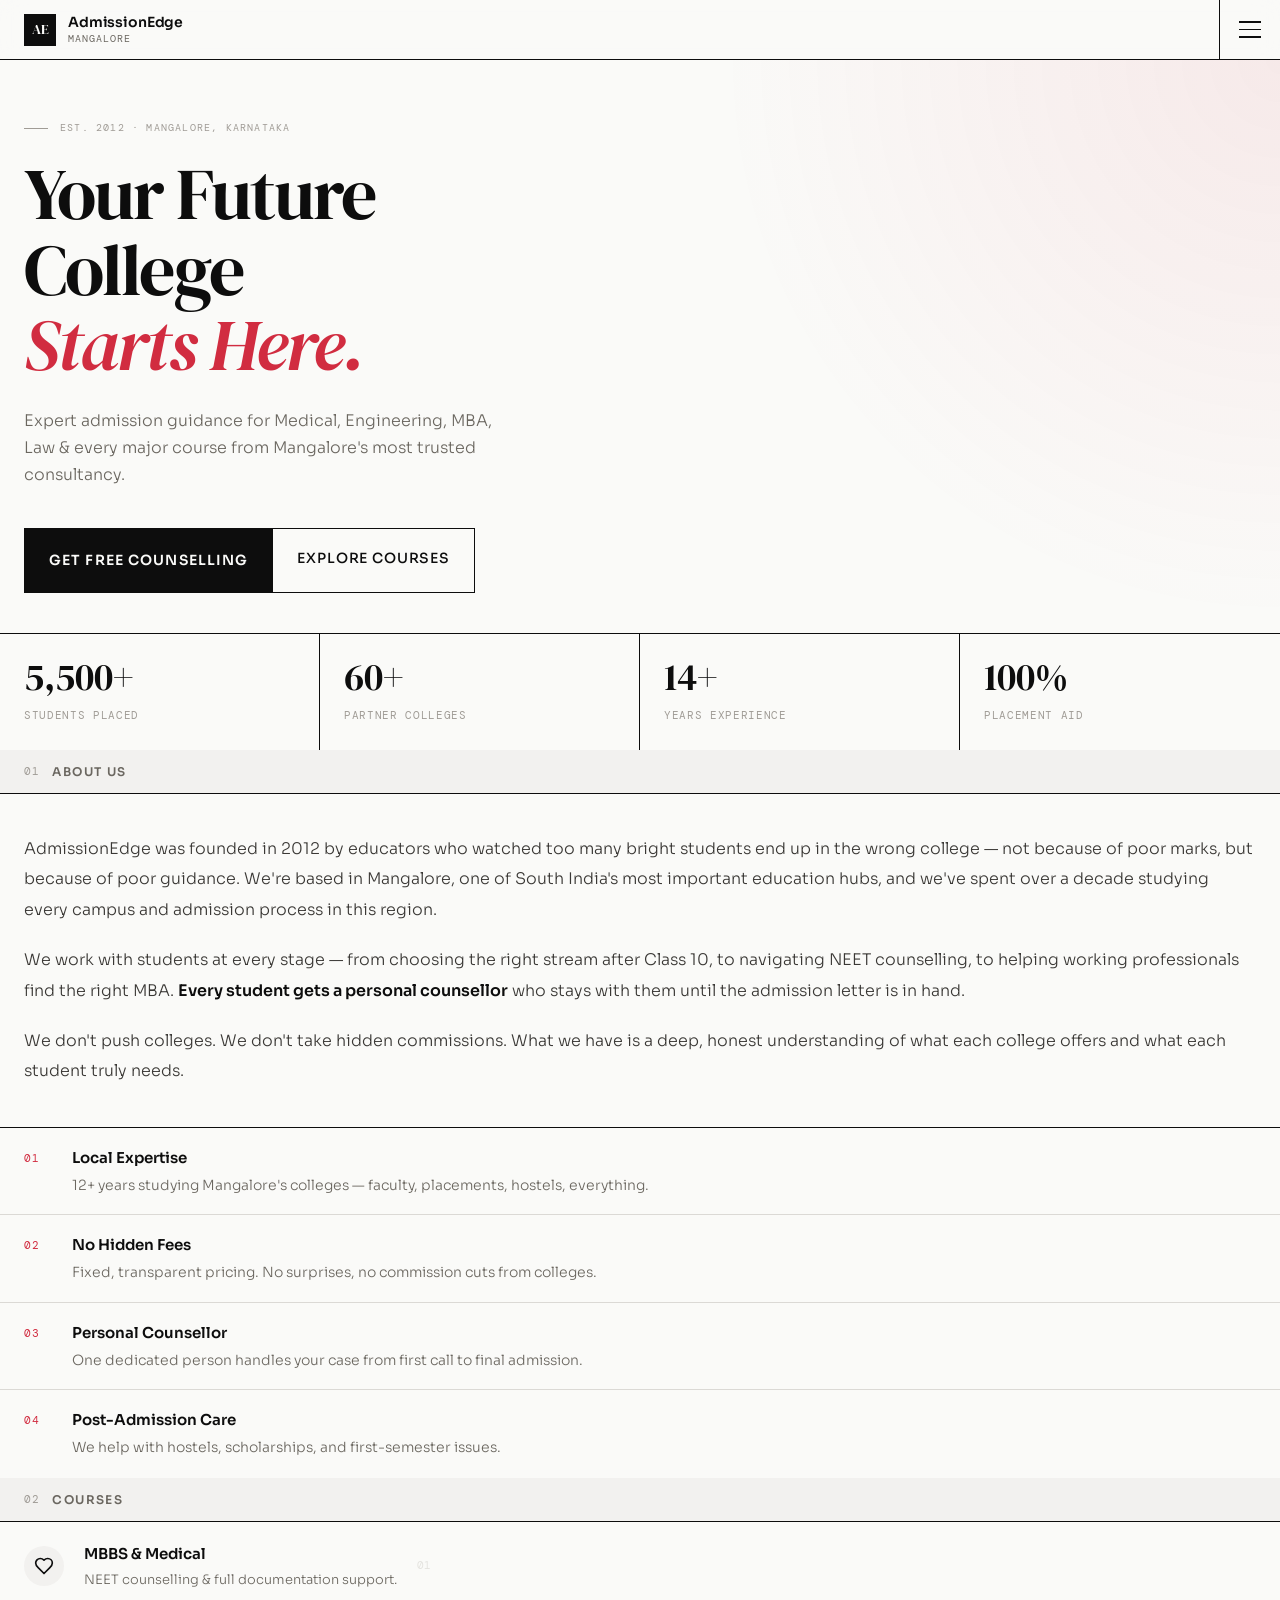
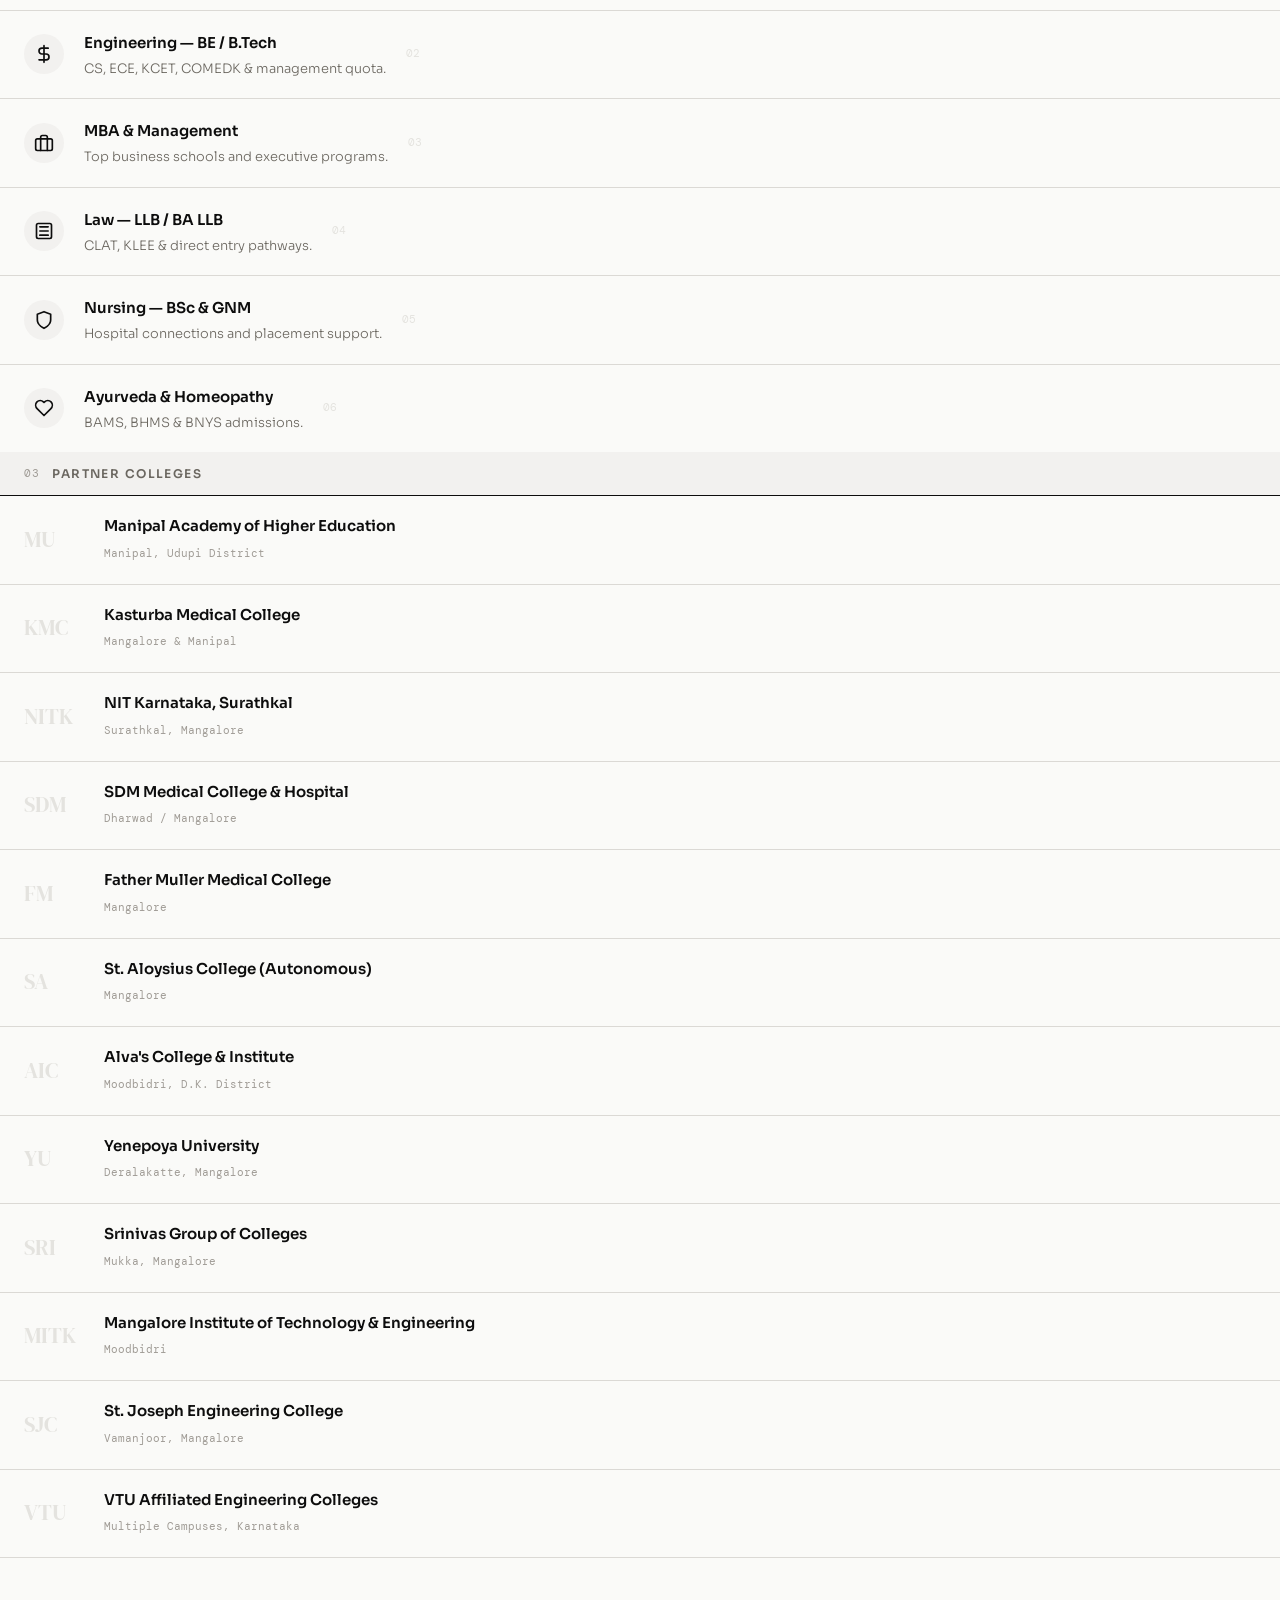
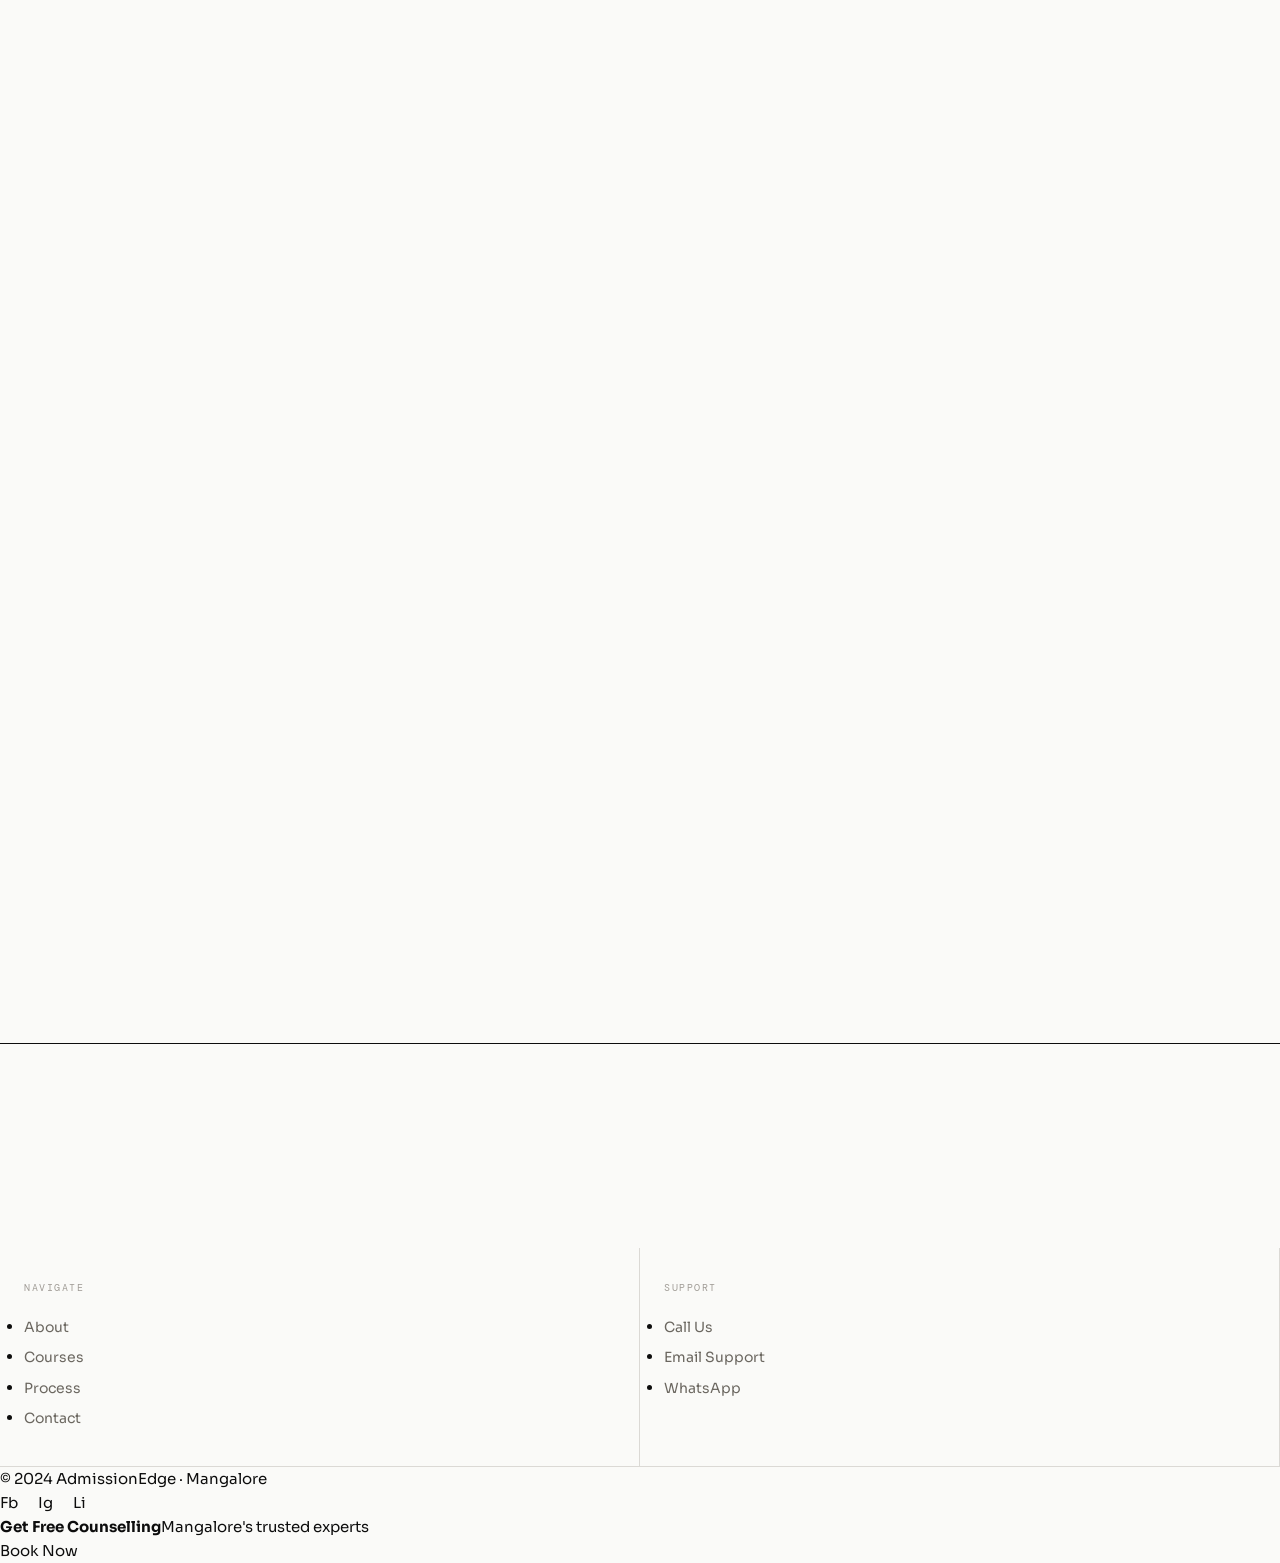
==== commit 77c1d1b9: "Polish footer links" ====
--- a/edge.html
+++ b/edge.html
@@ -487,7 +487,7 @@
                 </div>
             </div>
 
-            <a href="https://wa.me/919876543210?text=Hi%2C+I+want+to+book+a+free+counselling+session." class="wa-btn" target="_blank">
+            <a href="https://wa.me/919876543210?text=Hi%2C+I+want+to+book+a+free+counselling+session." class="wa-btn" target="_blank" rel="noopener noreferrer">
                 <svg viewBox="0 0 24 24" fill="currentColor" width="20" height="20">
           <path
             d="M17.472 14.382c-.297-.149-1.758-.867-2.03-.967-.273-.099-.471-.148-.67.15-.197.297-.767.966-.94 1.164-.173.199-.347.223-.644.075-.297-.15-1.255-.463-2.39-1.475-.883-.788-1.48-1.761-1.653-2.059-.173-.297-.018-.458.13-.606.134-.133.298-.347.446-.52.149-.174.198-.298.298-.497.099-.198.05-.371-.025-.52-.075-.149-.669-1.612-.916-2.207-.242-.579-.487-.5-.669-.51-.173-.008-.371-.01-.57-.01-.198 0-.52.074-.792.372-.272.297-1.04 1.016-1.04 2.479 0 1.462 1.065 2.875 1.213 3.074.149.198 2.096 3.2 5.077 4.487.709.306 1.262.489 1.694.625.712.227 1.36.195 1.871.118.571-.085 1.758-.719 2.006-1.413.248-.694.248-1.289.173-1.413-.074-.124-.272-.198-.57-.347m-5.421 7.403h-.004a9.87 9.87 0 01-5.031-1.378l-.361-.214-3.741.982.998-3.648-.235-.374a9.86 9.86 0 01-1.51-5.26c.001-5.45 4.436-9.884 9.888-9.884 2.64 0 5.122 1.03 6.988 2.898a9.825 9.825 0 012.893 6.994c-.003 5.45-4.437 9.884-9.885 9.884m8.413-18.297A11.815 11.815 0 0012.05 0C5.495 0 .16 5.335.157 11.892c0 2.096.547 4.142 1.588 5.945L.057 24l6.305-1.654a11.882 11.882 0 005.683 1.448h.005c6.554 0 11.89-5.335 11.893-11.893a11.821 11.821 0 00-3.48-8.413Z" />
@@ -554,16 +554,16 @@
                 <ul>
                     <li><a href="tel:+919876543210">Call Us</a></li>
                     <li><a href="mailto:info@admissionedge.in">Email Support</a></li>
-                    <li><a href="https://wa.me/919876543210" target="_blank">WhatsApp</a></li>
+                    <li><a href="https://wa.me/919876543210" target="_blank" rel="noopener noreferrer">WhatsApp</a></li>
                 </ul>
             </div>
         </div>
         <div class="foot-bottom">
             <span class="foot-copy">© 2024 AdmissionEdge · Mangalore</span>
             <div class="socials">
-                <a href="#" title="Facebook">Fb</a>
-                <a href="#" title="Instagram">Ig</a>
-                <a href="#" title="LinkedIn">Li</a>
+                <a href="#" title="Facebook" aria-label="Visit our Facebook page">Fb</a>
+                <a href="#" title="Instagram" aria-label="Visit our Instagram page">Ig</a>
+                <a href="#" title="LinkedIn" aria-label="Visit our LinkedIn page">Li</a>
             </div>
         </div>
     </footer>
